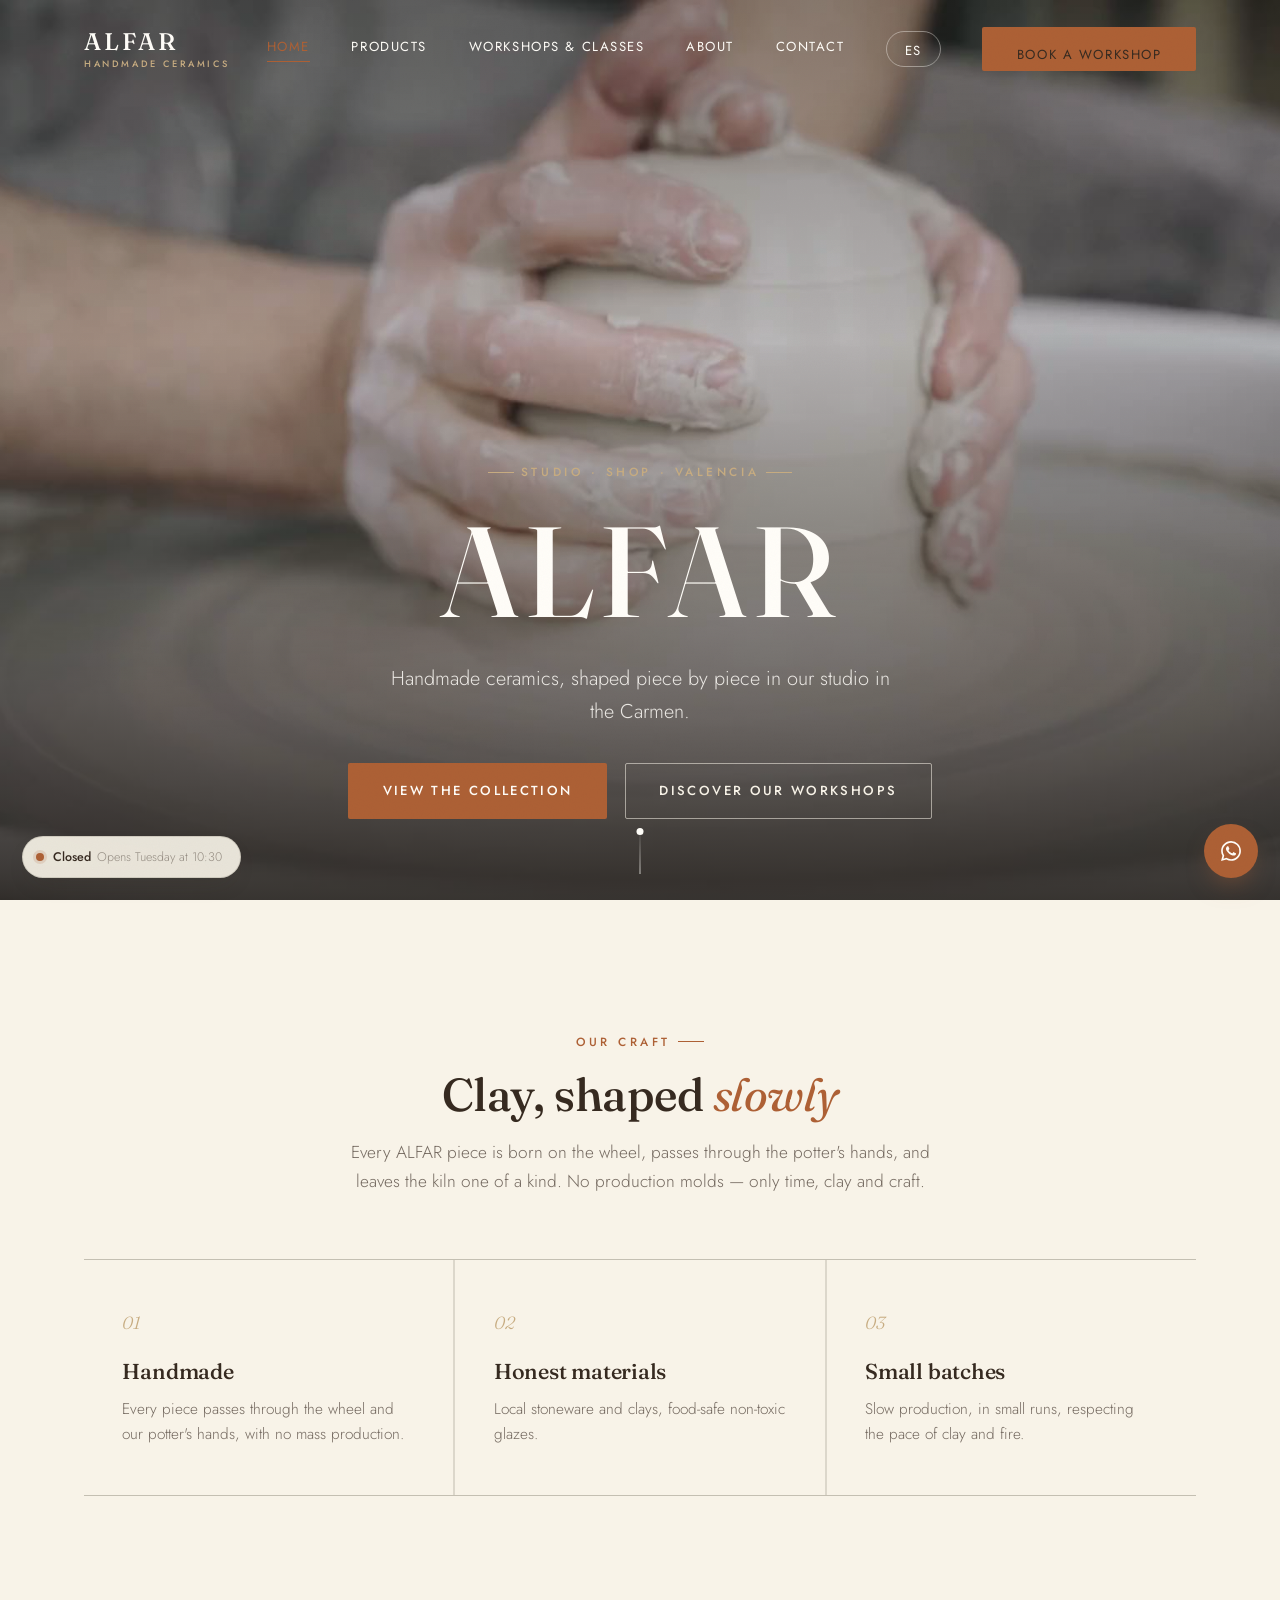
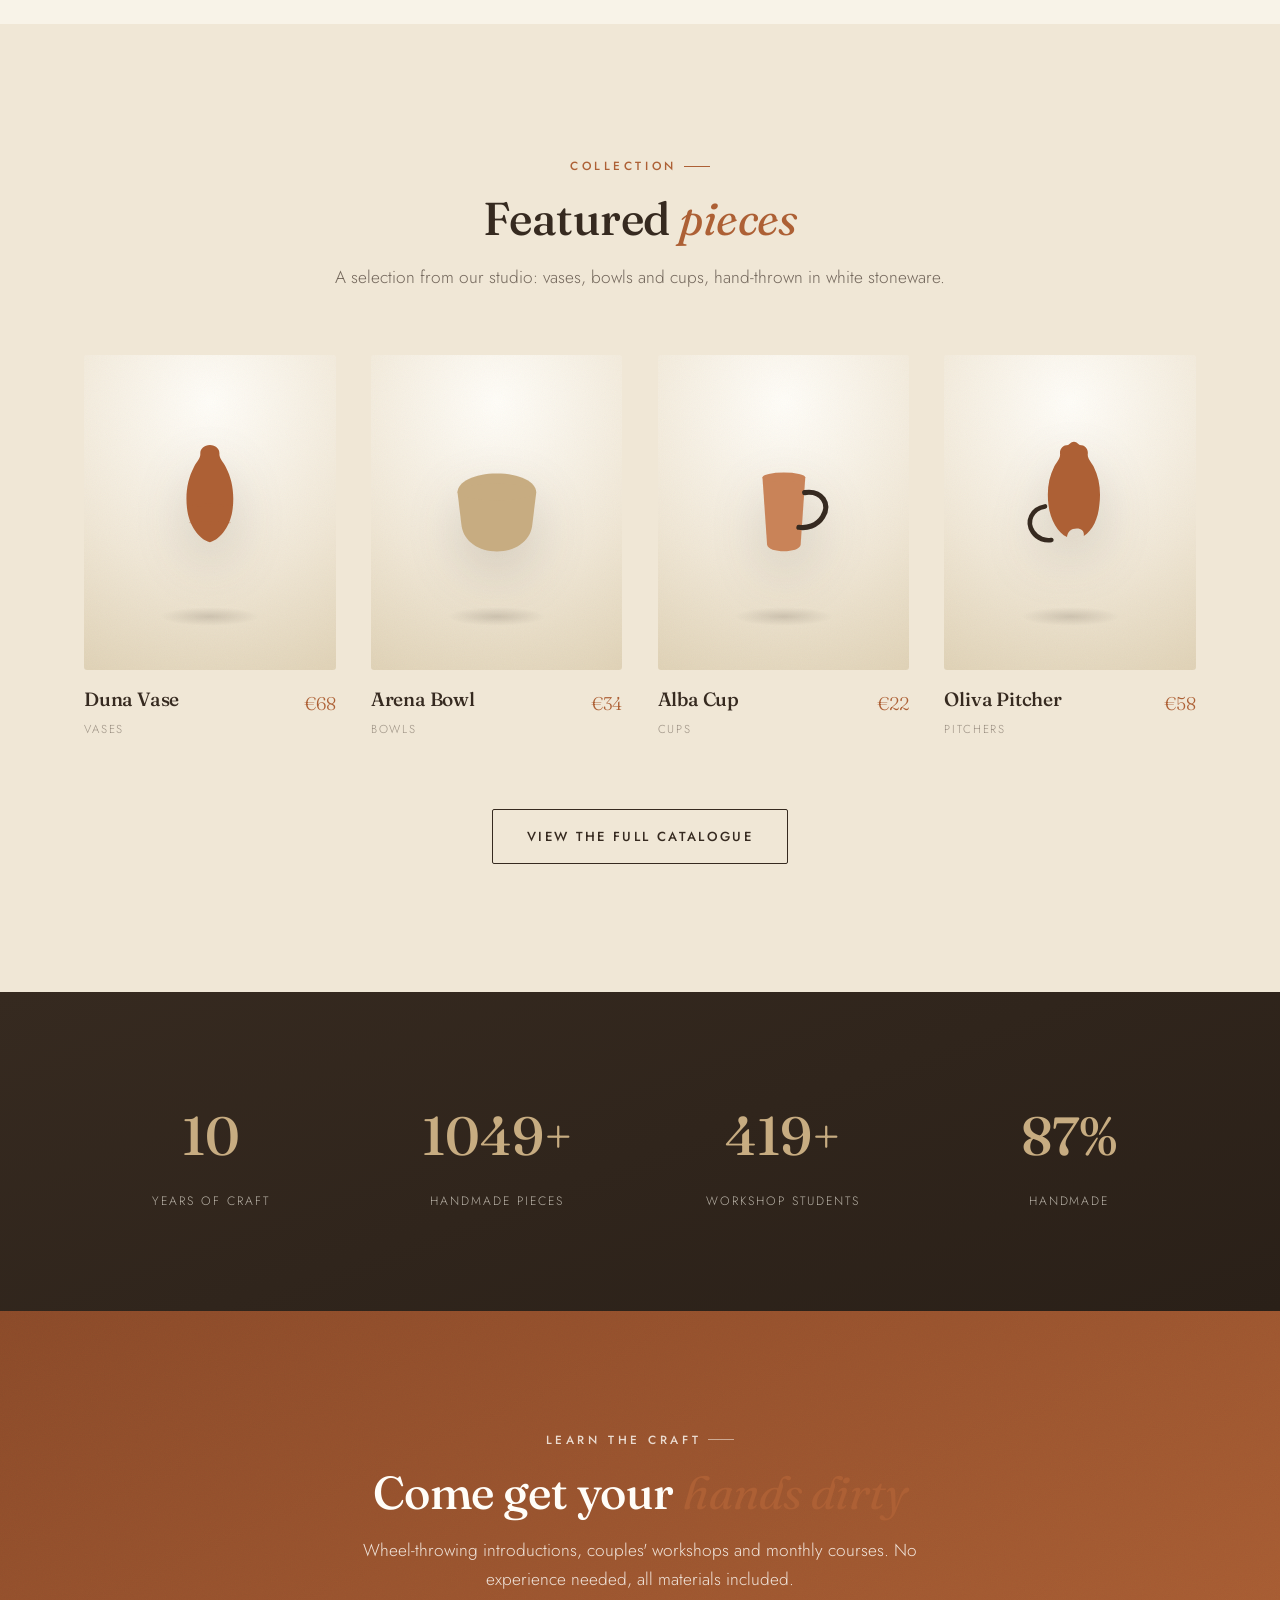
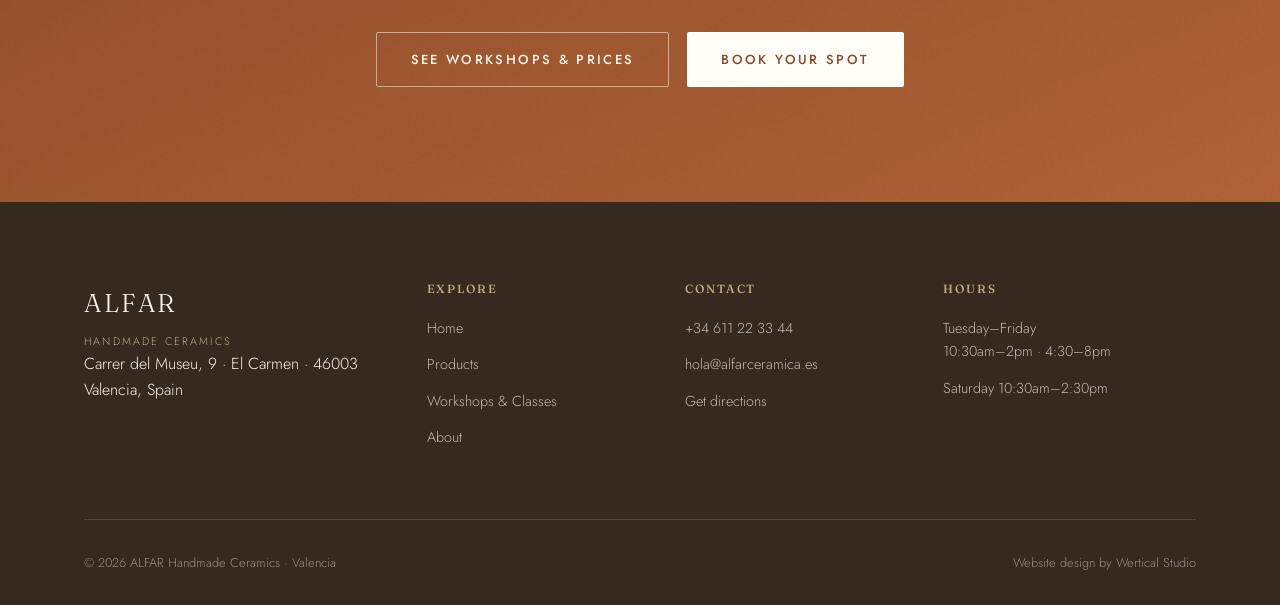
==== en/index.html @ 57d3668a "Web de ALFAR, cerámica artesanal — taller, tienda y talleres en Valencia Landing multipágina (ES/EN)" ====
<!DOCTYPE html>
<html lang="en">
<head>
<meta charset="UTF-8" />
<meta name="viewport" content="width=device-width, initial-scale=1.0" />
<title>ALFAR · Handmade Ceramics — Studio &amp; Shop in Valencia</title>
<meta name="description" content="ALFAR, a ceramics studio and shop in the Carmen neighbourhood of Valencia. Hand-thrown, hand-glazed stoneware pieces, plus wheel-throwing workshops for every level." />
<link rel="icon" href="../assets/favicon.svg" type="image/svg+xml" />
<link rel="alternate" hreflang="es" href="../index.html" />
<link rel="alternate" hreflang="en" href="index.html" />
<meta property="og:type" content="website" />
<meta property="og:title" content="ALFAR · Handmade Ceramics" />
<meta property="og:description" content="Hand-thrown, hand-glazed stoneware. Studio and shop in the Carmen, Valencia." />
<meta name="theme-color" content="#f8f3e8" />
<link rel="preconnect" href="https://fonts.googleapis.com" />
<link rel="preconnect" href="https://fonts.gstatic.com" crossorigin />
<link href="https://fonts.googleapis.com/css2?family=Fraunces:ital,opsz,wght@0,9..144,300;0,9..144,400;0,9..144,500;0,9..144,600;1,9..144,400;1,9..144,500&family=Jost:wght@300;400;500;600&display=swap" rel="stylesheet" />
<link rel="stylesheet" href="../assets/styles.css" />
</head>
<body class="hero-page">

<nav id="nav">
  <div class="wrap nav-inner">
    <a href="index.html" class="brand">ALFAR<small>Handmade Ceramics</small></a>
    <button class="burger" id="burger" aria-label="Open menu" aria-expanded="false"><span></span><span></span><span></span></button>
    <div class="nav-links" id="navLinks">
      <a href="index.html" class="active">Home</a>
      <a href="productos.html">Products</a>
      <a href="talleres.html">Workshops &amp; Classes</a>
      <a href="nosotros.html">About</a>
      <a href="contacto.html">Contact</a>
      <a href="../index.html" class="lang-switch">ES</a>
      <a href="contacto.html" class="btn btn-primary">Book a workshop</a>
    </div>
  </div>
</nav>

<section class="hero-video">
  <div class="hero-video-sticky">
    <video id="heroVideo" src="../assets/hero.mp4" poster="../assets/hero-poster.jpg" muted loop playsinline autoplay preload="auto"></video>
    <div class="hero-overlay"></div>
    <div class="hero-content">
      <span class="kicker">Studio · Shop · Valencia</span>
      <h1>ALFAR</h1>
      <p class="hero-sub">Handmade ceramics, shaped piece by piece in our studio in the Carmen.</p>
      <div class="hero-actions">
        <a href="productos.html" class="btn btn-primary">View the collection</a>
        <a href="talleres.html" class="btn btn-outline-light">Discover our workshops</a>
      </div>
    </div>
    <div class="scroll-cue"></div>
  </div>
</section>

<section class="section">
  <div class="wrap center">
    <span class="kicker reveal">Our craft</span>
    <h2 class="section-title reveal">Clay, shaped <em>slowly</em></h2>
    <p class="lead reveal">Every ALFAR piece is born on the wheel, passes through the potter's hands, and leaves the kiln one of a kind. No production molds — only time, clay and craft.</p>
  </div>
  <div class="wrap">
    <div class="pillars-grid">
      <div class="pillar-card reveal">
        <span class="pillar-num">01</span>
        <h3>Handmade</h3>
        <p>Every piece passes through the wheel and our potter's hands, with no mass production.</p>
      </div>
      <div class="pillar-card reveal">
        <span class="pillar-num">02</span>
        <h3>Honest materials</h3>
        <p>Local stoneware and clays, food-safe non-toxic glazes.</p>
      </div>
      <div class="pillar-card reveal">
        <span class="pillar-num">03</span>
        <h3>Small batches</h3>
        <p>Slow production, in small runs, respecting the pace of clay and fire.</p>
      </div>
    </div>
  </div>
</section>

<section class="section section-alt">
  <div class="wrap center">
    <span class="kicker reveal">Collection</span>
    <h2 class="section-title reveal">Featured <em>pieces</em></h2>
    <p class="lead reveal">A selection from our studio: vases, bowls and cups, hand-thrown in white stoneware.</p>
  </div>
  <div class="wrap">
    <div class="grid-4">
      <div class="product-card reveal">
        <div class="vessel-frame"><div class="vessel-ring"></div><svg class="vessel-art" viewBox="0 0 200 260" fill="var(--terracota)"><use href="#v-vase"/></svg></div>
        <div class="product-info"><div><h3>Duna Vase</h3><span class="product-cat">Vases</span></div><span class="product-price">€68</span></div>
      </div>
      <div class="product-card reveal">
        <div class="vessel-frame"><div class="vessel-ring"></div><svg class="vessel-art" viewBox="0 0 200 260" fill="var(--arena)"><use href="#v-bowl"/></svg></div>
        <div class="product-info"><div><h3>Arena Bowl</h3><span class="product-cat">Bowls</span></div><span class="product-price">€34</span></div>
      </div>
      <div class="product-card reveal">
        <div class="vessel-frame"><div class="vessel-ring"></div><svg class="vessel-art" viewBox="0 0 200 260" fill="var(--terracota-suave)"><use href="#v-cup"/></svg></div>
        <div class="product-info"><div><h3>Alba Cup</h3><span class="product-cat">Cups</span></div><span class="product-price">€22</span></div>
      </div>
      <div class="product-card reveal">
        <div class="vessel-frame"><div class="vessel-ring"></div><svg class="vessel-art" viewBox="0 0 200 260" fill="var(--terracota)"><use href="#v-pitcher"/></svg></div>
        <div class="product-info"><div><h3>Oliva Pitcher</h3><span class="product-cat">Pitchers</span></div><span class="product-price">€58</span></div>
      </div>
    </div>
    <div class="section-cta reveal">
      <a href="productos.html" class="btn btn-outline">View the full catalogue</a>
    </div>
  </div>
</section>

<section class="stats-band">
  <div class="wrap">
    <div class="stats-grid">
      <div class="stat"><span class="stat-num" data-counter="12">0</span><div class="stat-label">Years of craft</div></div>
      <div class="stat"><span class="stat-num" data-counter="1200" data-suffix="+">0</span><div class="stat-label">Handmade pieces</div></div>
      <div class="stat"><span class="stat-num" data-counter="480" data-suffix="+">0</span><div class="stat-label">Workshop students</div></div>
      <div class="stat"><span class="stat-num" data-counter="100" data-suffix="%">0</span><div class="stat-label">Handmade</div></div>
    </div>
  </div>
</section>

<section class="cta-band">
  <div class="wrap center">
    <span class="kicker reveal">Learn the craft</span>
    <h2 class="section-title reveal">Come get your <em>hands dirty</em></h2>
    <p class="lead reveal">Wheel-throwing introductions, couples' workshops and monthly courses. No experience needed, all materials included.</p>
    <div class="cta-actions reveal">
      <a href="talleres.html" class="btn btn-outline-light">See workshops &amp; prices</a>
      <a href="contacto.html" class="btn" style="background:var(--blanco);color:var(--terracota-oscura)">Book your spot</a>
    </div>
  </div>
</section>

<footer>
  <div class="wrap">
    <div class="foot-grid">
      <div>
        <div class="foot-brand">ALFAR<small>Handmade Ceramics</small></div>
        <p>Carrer del Museu, 9 · El Carmen · 46003 Valencia, Spain</p>
      </div>
      <div class="foot-col">
        <h4>Explore</h4>
        <a href="index.html">Home</a>
        <a href="productos.html">Products</a>
        <a href="talleres.html">Workshops &amp; Classes</a>
        <a href="nosotros.html">About</a>
      </div>
      <div class="foot-col">
        <h4>Contact</h4>
        <a href="tel:+34611223344">+34 611 22 33 44</a>
        <a href="mailto:hola@alfarceramica.es">hola@alfarceramica.es</a>
        <a href="contacto.html">Get directions</a>
      </div>
      <div class="foot-col">
        <h4>Hours</h4>
        <p>Tuesday–Friday<br>10:30am–2pm · 4:30–8pm</p>
        <p>Saturday 10:30am–2:30pm</p>
      </div>
    </div>
    <div class="foot-bottom">
      <span>© 2026 ALFAR Handmade Ceramics · Valencia</span>
      <span>Website design by Wertical Studio</span>
    </div>
  </div>
</footer>

<aside id="openStatus" aria-live="polite"><span class="st-dot"></span><span><span class="st-main"></span><span class="st-sub"></span></span></aside>
<a id="waFab" class="wa-fab" href="#" aria-label="WhatsApp">
  <svg viewBox="0 0 24 24" fill="currentColor"><path d="M19.05 4.91A9.82 9.82 0 0 0 12.04 2C6.58 2 2.13 6.45 2.13 11.91c0 1.75.46 3.45 1.32 4.95L2.05 22l5.25-1.38c1.45.79 3.08 1.21 4.74 1.21h.004c5.46 0 9.91-4.45 9.91-9.91 0-2.65-1.03-5.14-2.9-7.01zm-7.01 15.24h-.003a8.24 8.24 0 0 1-4.2-1.15l-.3-.18-3.12.82.83-3.04-.2-.31a8.23 8.23 0 0 1-1.26-4.38c0-4.54 3.7-8.24 8.25-8.24 2.2 0 4.27.86 5.83 2.42a8.18 8.18 0 0 1 2.41 5.83c0 4.54-3.7 8.23-8.24 8.23zm4.52-6.17c-.25-.12-1.47-.72-1.7-.81-.23-.08-.39-.12-.56.13-.17.25-.64.81-.78.97-.14.17-.29.19-.54.06-.25-.12-1.05-.39-2-1.23-.74-.66-1.24-1.47-1.39-1.72-.14-.25-.02-.38.11-.51.11-.11.25-.29.37-.43.12-.14.16-.25.25-.41.08-.17.04-.31-.02-.43-.06-.12-.56-1.34-.76-1.84-.2-.48-.41-.42-.56-.43h-.48c-.17 0-.43.06-.66.31-.23.25-.86.84-.86 2.05s.88 2.38 1 2.55c.12.17 1.73 2.64 4.2 3.7.59.25 1.05.4 1.41.52.59.19 1.13.16 1.55.1.47-.07 1.47-.6 1.68-1.18.21-.58.21-1.08.14-1.18-.06-.1-.23-.16-.48-.28z"/></svg>
</a>

<svg width="0" height="0" style="position:absolute" aria-hidden="true">
  <defs>
    <symbol id="v-vase" viewBox="0 0 200 260">
      <path d="M100,14c-10,0-17,7-16.5,15c0.5,8-6,13-11,23c-11,21-15,45-12,71c3,29,20,53,39.5,59c19.5-6,36.5-30,39.5-59c3-26-1-50-12-71c-5-10-11.5-15-11-23c0.5-8-6-15-16.5-15z"/>
      <ellipse cx="100" cy="118" rx="33" ry="2.6" opacity=".3"/>
      <ellipse cx="100" cy="148" rx="36.5" ry="2.6" opacity=".3"/>
    </symbol>
    <symbol id="v-bowl" viewBox="0 0 200 260">
      <path d="M32,96c0-19,29-33,68-33c39,0,68,14,68,33l-7,58c-4,27-30,44-61,44c-31,0-57-17-61-44z"/>
      <ellipse cx="100" cy="95" rx="68" ry="15"/>
    </symbol>
    <symbol id="v-cup" viewBox="0 0 200 260">
      <path d="M63,70h74l-8,116c-2,15-56,15-58,0z"/>
      <ellipse cx="100" cy="70" rx="37" ry="8.5"/>
      <path d="M136,96c30-4,45,20,31,42c-10,16-28,20-41,18" fill="none" stroke="currentColor" stroke-width="9" stroke-linecap="round"/>
    </symbol>
    <symbol id="v-plate" viewBox="0 0 200 260">
      <ellipse cx="100" cy="140" rx="86" ry="27"/>
      <ellipse cx="100" cy="138" rx="55" ry="15" opacity=".38"/>
    </symbol>
    <symbol id="v-planter" viewBox="0 0 200 260">
      <path d="M46,58h108l-15,123c-1,10-77,10-78,0z"/>
      <ellipse cx="100" cy="58" rx="54" ry="11"/>
      <ellipse cx="100" cy="76" rx="40" ry="4" opacity=".25"/>
    </symbol>
    <symbol id="v-pitcher" viewBox="0 0 200 260">
      <path d="M97,14c-9,0-15,7-14,15c1,8-5,13-10,22c-10,20-13,42-10,66c3,27,17,49,32,56c1-10,7-15,17-15c9,0,13,5,12,13c15-9,25-30,27-54c3-24,0-46-10-66c-5-9-11-14-10-22c1-8-5-15-14-15c-4-4-7-6-10-6c-3,0-6,2-10,6z"/>
      <path d="M57,120c-23,4-33,26-21,44c8,12,22,16,32,14" fill="none" stroke="currentColor" stroke-width="8" stroke-linecap="round"/>
    </symbol>
  </defs>
</svg>

<script src="../assets/app.js"></script>
</body>
</html>
---- assets/styles.css ----
/* ============================================================
   ALFAR — Cerámica Artesanal
   Sistema de diseño compartido
   ============================================================ */

:root {
  --crema: #f8f3e8;
  --crema-suave: #f0e7d6;
  --blanco: #fffdf8;
  --beige: #ded0b3;
  --arena: #c7ac81;
  --terracota: #ad6035;
  --terracota-suave: #c98358;
  --terracota-oscura: #8a4a29;
  --marron: #362a20;
  --marron-suave: rgba(54, 42, 32, 0.68);
  --marron-tenue: rgba(54, 42, 32, 0.46);
  --linea: rgba(54, 42, 32, 0.14);
  --sombra: 0 30px 60px -25px rgba(54, 42, 32, 0.35);
  --ease: cubic-bezier(.16,.8,.24,1);
}

* { margin: 0; padding: 0; box-sizing: border-box; }

html { scroll-behavior: smooth; }

body {
  font-family: 'Jost', sans-serif;
  background: var(--crema);
  color: var(--marron);
  line-height: 1.65;
  overflow-x: hidden;
  position: relative;
  font-weight: 300;
}

body::before {
  content: "";
  position: fixed;
  inset: 0;
  background-image: url("data:image/svg+xml,%3Csvg xmlns='http://www.w3.org/2000/svg' width='180' height='180'%3E%3Cfilter id='n'%3E%3CfeTurbulence type='fractalNoise' baseFrequency='0.85' numOctaves='2' stitchTiles='stitch'/%3E%3C/filter%3E%3Crect width='100%25' height='100%25' filter='url(%23n)'/%3E%3C/svg%3E");
  opacity: .035;
  pointer-events: none;
  z-index: 9998;
  mix-blend-mode: multiply;
}

img, video { max-width: 100%; display: block; }
a { color: inherit; text-decoration: none; }
ul { list-style: none; }
button { font-family: inherit; cursor: pointer; }

::selection { background: var(--terracota); color: var(--blanco); }

::-webkit-scrollbar { width: 9px; }
::-webkit-scrollbar-track { background: var(--crema-suave); }
::-webkit-scrollbar-thumb { background: var(--arena); border-radius: 5px; }
::-webkit-scrollbar-thumb:hover { background: var(--terracota); }

h1, h2, h3, h4 {
  font-family: 'Fraunces', serif;
  font-weight: 500;
  line-height: 1.12;
  letter-spacing: -.01em;
  color: var(--marron);
}

.wrap { max-width: 1240px; margin: 0 auto; padding: 0 clamp(22px, 5vw, 64px); }
.center { text-align: center; }

.kicker {
  display: inline-flex;
  align-items: center;
  gap: .6em;
  font-family: 'Jost', sans-serif;
  font-size: .74rem;
  letter-spacing: .3em;
  text-transform: uppercase;
  color: var(--terracota);
  font-weight: 500;
  margin-bottom: 1.1rem;
}
.kicker::before { content:""; width: 26px; height: 1px; background: var(--terracota); }
.center .kicker::before { display:none; }
.center .kicker, .hero-content .kicker { justify-content: center; }
.center .kicker::after, .hero-content .kicker::after { content:""; width: 26px; height: 1px; background: var(--terracota); }

.section-title {
  font-size: clamp(2rem, 3.6vw, 3rem);
  margin-bottom: 1.1rem;
}
.section-title em {
  font-style: italic;
  color: var(--terracota);
  font-weight: 400;
}
.lead {
  font-size: 1.08rem;
  color: var(--marron-suave);
  max-width: 620px;
  font-weight: 300;
}
.center .lead { margin: 0 auto; }

.section { padding: clamp(76px, 10vw, 140px) 0; position: relative; }
.section-alt { background: var(--crema-suave); }
.section-dark {
  background: linear-gradient(160deg, var(--marron) 0%, #2a2018 100%);
  color: var(--crema);
}
.section-dark h1, .section-dark h2, .section-dark h3 { color: var(--crema); }
.section-dark .lead { color: rgba(248,243,232,.72); }

/* ============ BOTONES ============ */
.btn {
  display: inline-flex;
  align-items: center;
  gap: .6rem;
  padding: 1rem 2.1rem;
  font-size: .82rem;
  letter-spacing: .18em;
  text-transform: uppercase;
  font-weight: 500;
  border-radius: 2px;
  border: 1px solid transparent;
  transition: all .45s var(--ease);
  white-space: nowrap;
}
.btn-primary { background: var(--terracota); color: var(--blanco); }
.btn-primary:hover { background: var(--terracota-oscura); transform: translateY(-2px); box-shadow: var(--sombra); }
.btn-outline { border-color: var(--marron); color: var(--marron); }
.btn-outline:hover { background: var(--marron); color: var(--crema); transform: translateY(-2px); }
.btn-outline-light { border-color: rgba(248,243,232,.55); color: var(--crema); }
.btn-outline-light:hover { background: var(--crema); color: var(--marron); }
.btn-ghost { color: var(--terracota); border-bottom: 1px solid currentColor; padding: .2rem 0; border-radius: 0; }
.btn-ghost:hover { color: var(--terracota-oscura); gap: .9rem; }

/* ============ NAV ============ */
nav {
  position: fixed;
  top: 0; left: 0; width: 100%;
  z-index: 1000;
  padding: 1.7rem 0;
  transition: all .4s var(--ease);
}
nav.scrolled {
  padding: 1.05rem 0;
  background: rgba(248, 243, 232, .88);
  backdrop-filter: blur(14px);
  box-shadow: 0 1px 0 var(--linea);
}
.nav-inner { display: flex; align-items: center; justify-content: space-between; }
.brand {
  font-family: 'Fraunces', serif;
  font-size: 1.5rem;
  letter-spacing: .12em;
  font-weight: 500;
  color: var(--marron);
  display: flex;
  flex-direction: column;
  line-height: 1;
}
.hero-page nav:not(.scrolled) .brand { color: var(--blanco); }
.brand small {
  font-family: 'Jost', sans-serif;
  font-size: .58rem;
  letter-spacing: .28em;
  text-transform: uppercase;
  color: var(--terracota);
  font-weight: 500;
  margin-top: .35rem;
}
.hero-page nav:not(.scrolled) .brand small { color: var(--arena); }

.nav-links {
  display: flex;
  gap: 2.6rem;
  align-items: center;
}
.nav-links a {
  font-size: .82rem;
  letter-spacing: .12em;
  text-transform: uppercase;
  font-weight: 400;
  color: var(--marron);
  position: relative;
  padding-bottom: 4px;
}
.hero-page nav:not(.scrolled) .nav-links a:not(.btn) { color: var(--blanco); }
.nav-links a:not(.btn)::after {
  content: "";
  position: absolute; left: 0; bottom: 0;
  width: 0; height: 1px;
  background: currentColor;
  transition: width .35s var(--ease);
}
.nav-links a:not(.btn):hover::after,
.nav-links a.active:not(.btn)::after { width: 100%; }
.nav-links a.active { color: var(--terracota) !important; }

.burger {
  display: none;
  flex-direction: column;
  gap: 5px;
  background: none;
  border: none;
  padding: 8px;
  z-index: 1001;
}
.burger span {
  width: 24px; height: 1px;
  background: var(--marron);
  transition: all .35s var(--ease);
}
.hero-page nav:not(.scrolled) .burger span { background: var(--blanco); }
.burger.open span:nth-child(1) { transform: translateY(6px) rotate(45deg); }
.burger.open span:nth-child(2) { opacity: 0; }
.burger.open span:nth-child(3) { transform: translateY(-6px) rotate(-45deg); }

/* ============ HERO — VÍDEO EN BUCLE ============ */
.hero-video {
  height: 100vh;
  position: relative;
}
.hero-video-sticky {
  height: 100%;
  width: 100%;
  overflow: hidden;
  background: var(--marron);
}
.hero-video-sticky video {
  position: absolute;
  top: 0; left: 0;
  width: 100%; height: 100%;
  object-fit: cover;
}
.hero-overlay {
  position: absolute;
  inset: 0;
  background: linear-gradient(180deg, rgba(30,22,16,.35) 0%, rgba(30,22,16,.15) 38%, rgba(30,22,16,.55) 78%, rgba(20,15,10,.82) 100%);
  z-index: 1;
}
.hero-content {
  position: absolute;
  inset: 0;
  display: flex;
  flex-direction: column;
  align-items: center;
  justify-content: flex-end;
  z-index: 2;
  color: var(--blanco);
  text-align: center;
  padding: 0 20px clamp(60px, 9vh, 110px);
}
.hero-content .kicker { color: var(--arena); width: 100%; }
.hero-content .kicker::before, .hero-content .kicker::after { background: var(--arena); }
.hero-content h1, .hero-content .hero-sub, .hero-actions {
  width: 100%;
  box-sizing: border-box;
}
.hero-content h1 {
  font-size: clamp(3.6rem, 11vw, 8rem);
  letter-spacing: .04em;
  color: var(--blanco);
  font-weight: 500;
}
.hero-content .hero-sub {
  font-size: clamp(1rem, 1.6vw, 1.25rem);
  font-weight: 300;
  max-width: min(520px, 100%);
  margin: 1.2rem auto 2.2rem;
  color: rgba(255,253,248,.86);
}
.hero-actions { display: flex; gap: 1.1rem; flex-wrap: wrap; justify-content: center; max-width: 100%; }
.scroll-cue {
  position: absolute;
  bottom: 26px; left: 50%;
  transform: translateX(-50%);
  z-index: 2;
  width: 1px; height: 46px;
  background: linear-gradient(180deg, rgba(255,253,248,0), rgba(255,253,248,.75));
}
.scroll-cue::after {
  content: "";
  position: absolute;
  top: 0; left: -3px;
  width: 7px; height: 7px;
  border-radius: 50%;
  background: var(--blanco);
  animation: cueMove 2.2s ease-in-out infinite;
}
@keyframes cueMove { 0%{ top:0; opacity:1; } 90%{ opacity:0; } 100%{ top: 40px; opacity:0; } }
@media (prefers-reduced-motion: reduce) {
  .scroll-cue { display: none; }
}

/* ============ CABECERA DE PÁGINA INTERIOR ============ */
.page-header {
  min-height: 62vh;
  display: flex;
  align-items: flex-end;
  position: relative;
  padding: clamp(140px, 22vh, 220px) 0 clamp(56px, 8vh, 90px);
  background: linear-gradient(155deg, #efe3ca 0%, var(--crema-suave) 55%, var(--crema) 100%);
  overflow: hidden;
}
.page-header::after {
  content: "";
  position: absolute;
  right: clamp(-120px,-4vw,-40px); top: 50%;
  transform: translateY(-50%);
  width: clamp(280px, 34vw, 460px);
  height: clamp(280px, 34vw, 460px);
  border-radius: 50%;
  border: 1px solid var(--beige);
  opacity: .7;
}
.page-header .wrap { position: relative; z-index: 1; }
.page-header .kicker { color: var(--terracota); }
.page-header h1 { font-size: clamp(2.7rem, 6vw, 4.6rem); }
.page-header .lead { margin-top: 1rem; }

/* ============ PILARES / VALORES ============ */
.pillars-grid {
  display: grid;
  grid-template-columns: repeat(3, 1fr);
  gap: 2px;
  background: var(--linea);
  margin-top: 4rem;
  border-top: 1px solid var(--linea);
  border-bottom: 1px solid var(--linea);
}
.pillar-card {
  background: var(--crema);
  padding: 3rem 2.4rem;
  transition: background .4s var(--ease);
}
.pillar-card:hover { background: var(--crema-suave); }
.pillar-num {
  font-family: 'Fraunces', serif;
  font-style: italic;
  color: var(--arena);
  font-size: 1.1rem;
  display: block;
  margin-bottom: 1.4rem;
}
.pillar-card h3 { font-size: 1.35rem; margin-bottom: .8rem; }
.pillar-card p { color: var(--marron-suave); font-size: .96rem; }

/* ============ ARTE DE PIEZA (placeholder editorial) ============ */
.vessel-frame {
  position: relative;
  aspect-ratio: 4 / 5;
  border-radius: 3px;
  overflow: hidden;
  background: radial-gradient(120% 100% at 50% 15%, var(--blanco) 0%, var(--crema-suave) 55%, var(--beige) 100%);
  display: flex;
  align-items: center;
  justify-content: center;
}
.vessel-frame::before {
  content: "";
  position: absolute; inset: 0;
  background-image: url("data:image/svg+xml,%3Csvg xmlns='http://www.w3.org/2000/svg' width='180' height='180'%3E%3Cfilter id='n'%3E%3CfeTurbulence type='fractalNoise' baseFrequency='0.9' numOctaves='2' stitchTiles='stitch'/%3E%3C/filter%3E%3Crect width='100%25' height='100%25' filter='url(%23n)'/%3E%3C/svg%3E");
  opacity: .05;
  mix-blend-mode: multiply;
}
.vessel-frame svg.vessel-art {
  width: 46%;
  height: auto;
  position: relative;
  z-index: 1;
  filter: drop-shadow(0 22px 26px rgba(54,42,32,.16));
  transition: transform .6s var(--ease);
}
.vessel-frame:hover svg.vessel-art { transform: translateY(-6px) scale(1.03); }
.vessel-frame .vessel-ring {
  position: absolute;
  bottom: 13%;
  width: 52%;
  height: 8%;
  border-radius: 50%;
  background: radial-gradient(closest-side, rgba(54,42,32,.16), transparent 75%);
  z-index: 0;
}

/* ============ DESTACADOS / PRODUCTOS ============ */
.grid-4 { display: grid; grid-template-columns: repeat(4, 1fr); gap: 2.2rem; margin-top: 4rem; }
.grid-3 { display: grid; grid-template-columns: repeat(3, 1fr); gap: 2.2rem; margin-top: 4rem; }

.product-card { display: flex; flex-direction: column; }
.product-info { padding-top: 1.2rem; display: flex; justify-content: space-between; align-items: flex-start; gap: 1rem; }
.product-info h3 { font-size: 1.2rem; margin-bottom: .3rem; }
.product-cat { font-size: .72rem; letter-spacing: .16em; text-transform: uppercase; color: var(--marron-tenue); }
.product-price { font-family: 'Fraunces', serif; font-size: 1.15rem; color: var(--terracota); white-space: nowrap; }

.section-cta { text-align: center; margin-top: 4.2rem; }

/* ============ FILTROS ============ */
.filter-tabs {
  display: flex; flex-wrap: wrap; gap: .8rem;
  margin-top: 2.6rem;
}
.filter-btn {
  background: transparent;
  border: 1px solid var(--linea);
  color: var(--marron-suave);
  padding: .7rem 1.5rem;
  font-size: .78rem;
  letter-spacing: .14em;
  text-transform: uppercase;
  border-radius: 30px;
  transition: all .35s var(--ease);
}
.filter-btn:hover { border-color: var(--terracota); color: var(--terracota); }
.filter-btn.active { background: var(--marron); border-color: var(--marron); color: var(--crema); }

/* ============ STATS ============ */
.stats-band {
  background: linear-gradient(160deg, var(--marron) 0%, #2a2018 100%);
  color: var(--crema);
  padding: clamp(60px, 8vw, 100px) 0;
}
.stats-grid { display: grid; grid-template-columns: repeat(4, 1fr); gap: 2rem; text-align: center; }
.stat-num {
  font-family: 'Fraunces', serif;
  font-size: clamp(2.4rem, 4.2vw, 3.4rem);
  color: var(--arena);
  font-weight: 500;
}
.stat-label {
  font-size: .76rem;
  letter-spacing: .16em;
  text-transform: uppercase;
  color: rgba(248,243,232,.68);
  margin-top: .6rem;
}

/* ============ CTA BAND ============ */
.cta-band {
  background: linear-gradient(155deg, var(--terracota-oscura) 0%, var(--terracota) 100%);
  color: var(--blanco);
  padding: clamp(70px, 9vw, 120px) 0;
  text-align: center;
  position: relative;
  overflow: hidden;
}
.cta-band::before {
  content:"";
  position: absolute; inset: 0;
  background-image: url("data:image/svg+xml,%3Csvg xmlns='http://www.w3.org/2000/svg' width='180' height='180'%3E%3Cfilter id='n'%3E%3CfeTurbulence type='fractalNoise' baseFrequency='0.85' numOctaves='2' stitchTiles='stitch'/%3E%3C/filter%3E%3Crect width='100%25' height='100%25' filter='url(%23n)'/%3E%3C/svg%3E");
  opacity: .06; mix-blend-mode: overlay;
}
.cta-band .wrap { position: relative; z-index: 1; }
.cta-band .kicker { color: rgba(255,253,248,.8); }
.cta-band .kicker::before, .cta-band .kicker::after { background: rgba(255,253,248,.5); }
.cta-band h2 { color: var(--blanco); }
.cta-band .lead { color: rgba(255,253,248,.85); margin-bottom: 2.4rem; }
.cta-actions { display: flex; gap: 1.1rem; justify-content: center; flex-wrap: wrap; }

/* ============ REVEAL ANIMATIONS ============ */
.reveal {
  opacity: 0;
  transform: translateY(36px);
  transition: opacity .9s var(--ease), transform .9s var(--ease);
}
.reveal.in { opacity: 1; transform: translateY(0); }
.reveal-scale { opacity: 0; transform: scale(.94); transition: opacity .9s var(--ease), transform .9s var(--ease); }
.reveal-scale.in { opacity: 1; transform: scale(1); }
.reveal-left { opacity: 0; transform: translateX(-40px); transition: opacity .9s var(--ease), transform .9s var(--ease); }
.reveal-left.in { opacity: 1; transform: translateX(0); }
.reveal-right { opacity: 0; transform: translateX(40px); transition: opacity .9s var(--ease), transform .9s var(--ease); }
.reveal-right.in { opacity: 1; transform: translateX(0); }

@media (prefers-reduced-motion: reduce) {
  .reveal, .reveal-scale, .reveal-left, .reveal-right { opacity: 1 !important; transform: none !important; transition: none !important; }
}

/* ============ TALLERES ============ */
.workshop-grid { display: grid; grid-template-columns: repeat(3, 1fr); gap: 2.2rem; margin-top: 4rem; }
.workshop-card {
  background: var(--crema-suave);
  padding: 2.6rem 2.2rem;
  border: 1px solid var(--linea);
  transition: all .45s var(--ease);
  position: relative;
}
.workshop-card:hover { border-color: var(--terracota); transform: translateY(-6px); box-shadow: var(--sombra); }
.workshop-card .tag {
  display: inline-block;
  font-size: .68rem; letter-spacing: .16em; text-transform: uppercase;
  color: var(--terracota); border: 1px solid var(--terracota);
  padding: .3rem .8rem; border-radius: 30px; margin-bottom: 1.4rem;
}
.workshop-card h3 { font-size: 1.4rem; margin-bottom: .7rem; }
.workshop-card p { color: var(--marron-suave); font-size: .94rem; margin-bottom: 1.6rem; }
.workshop-meta { display: flex; justify-content: space-between; align-items: center; border-top: 1px solid var(--linea); padding-top: 1.3rem; }
.workshop-price { font-family: 'Fraunces', serif; font-size: 1.4rem; color: var(--marron); }
.workshop-price small { font-family: 'Jost', sans-serif; font-size: .68rem; color: var(--marron-tenue); display:block; letter-spacing: .1em; text-transform: uppercase; }
.workshop-duration { font-size: .8rem; color: var(--marron-tenue); }

.schedule-list { margin-top: 3.6rem; border-top: 1px solid var(--linea); }
.schedule-item {
  display: grid;
  grid-template-columns: 130px 1fr auto auto;
  gap: 1.6rem;
  align-items: center;
  padding: 1.6rem 0;
  border-bottom: 1px solid var(--linea);
  transition: padding-left .4s var(--ease), background .4s var(--ease);
}
.schedule-item:hover { padding-left: 12px; background: var(--crema-suave); }
.schedule-date { font-family: 'Fraunces', serif; font-size: 1.15rem; color: var(--terracota); }
.schedule-date small { display: block; font-family: 'Jost', sans-serif; font-size: .68rem; letter-spacing: .14em; text-transform: uppercase; color: var(--marron-tenue); margin-top: .2rem; }
.schedule-info h4 { font-family: 'Fraunces', serif; font-weight: 500; font-size: 1.1rem; margin-bottom: .2rem; }
.schedule-info span { font-size: .84rem; color: var(--marron-suave); }
.schedule-spots { font-size: .78rem; letter-spacing: .08em; text-transform: uppercase; color: var(--marron-tenue); text-align: right; }
.schedule-spots.low { color: var(--terracota); }

/* ============ NOSOTROS — PROCESO / TIMELINE ============ */
.process-steps { margin-top: 4.5rem; }
.process-step {
  display: grid;
  grid-template-columns: 100px 1fr;
  gap: 2.4rem;
  padding: 2.6rem 0;
  border-top: 1px solid var(--linea);
  align-items: start;
}
.process-step:last-child { border-bottom: 1px solid var(--linea); }
.process-step .num { font-family: 'Fraunces', serif; font-style: italic; font-size: 2.2rem; color: var(--arena); }
.process-step h3 { font-size: 1.4rem; margin-bottom: .6rem; }
.process-step p { color: var(--marron-suave); max-width: 560px; }

.timeline { margin-top: 4rem; position: relative; padding-left: 2.6rem; }
.timeline::before { content:""; position: absolute; left: 0; top: 6px; bottom: 6px; width: 1px; background: var(--linea); }
.timeline-item { position: relative; padding-bottom: 3rem; }
.timeline-item:last-child { padding-bottom: 0; }
.timeline-item::before {
  content: "";
  position: absolute; left: -2.6rem; top: 4px;
  width: 9px; height: 9px; border-radius: 50%;
  background: var(--terracota);
  box-shadow: 0 0 0 4px var(--crema);
}
.timeline-year { font-family: 'Fraunces', serif; font-style: italic; color: var(--terracota); font-size: 1.15rem; display:block; margin-bottom: .4rem; }
.timeline-item h3 { font-size: 1.25rem; margin-bottom: .5rem; }
.timeline-item p { color: var(--marron-suave); max-width: 560px; }

.values-grid { display: grid; grid-template-columns: repeat(2, 1fr); gap: 3rem 3.5rem; margin-top: 4rem; }
.value-item { display: flex; gap: 1.4rem; }
.value-item .mark { font-family: 'Fraunces', serif; font-style: italic; font-size: 1.6rem; color: var(--arena); flex-shrink: 0; }
.value-item h3 { font-size: 1.2rem; margin-bottom: .5rem; }
.value-item p { color: var(--marron-suave); font-size: .95rem; }

.about-split { display: grid; grid-template-columns: 1fr 1fr; gap: 5rem; align-items: center; }
.about-split .lead { margin-top: 1.4rem; }
.about-split p + p { margin-top: 1.1rem; }

/* ============ CONTACTO ============ */
.contact-grid { display: grid; grid-template-columns: 1.1fr .9fr; gap: 5rem; margin-top: 3.5rem; }
.form-row { display: grid; grid-template-columns: 1fr 1fr; gap: 1.4rem; }
.form-group { margin-bottom: 1.4rem; }
.form-group label {
  display: block; font-size: .74rem; letter-spacing: .14em; text-transform: uppercase;
  color: var(--marron-tenue); margin-bottom: .6rem;
}
.form-group input, .form-group select, .form-group textarea {
  width: 100%;
  background: transparent;
  border: none;
  border-bottom: 1px solid var(--linea);
  padding: .75rem 2px;
  font-family: 'Jost', sans-serif;
  font-size: 1rem;
  color: var(--marron);
  font-weight: 300;
  transition: border-color .3s var(--ease);
}
.form-group textarea { resize: vertical; min-height: 110px; }
.form-group input:focus, .form-group select:focus, .form-group textarea:focus {
  outline: none; border-color: var(--terracota);
}
.form-note { font-size: .82rem; color: var(--marron-tenue); margin-top: 1rem; }
.form-success {
  display: none;
  background: var(--crema-suave);
  border: 1px solid var(--terracota);
  padding: 1.4rem 1.6rem;
  margin-top: 1.4rem;
  font-size: .92rem;
}
.form-success.show { display: block; }

.info-block + .info-block { margin-top: 2.6rem; padding-top: 2.6rem; border-top: 1px solid var(--linea); }
.info-block h3 { font-size: 1rem; letter-spacing: .1em; text-transform: uppercase; margin-bottom: 1rem; color: var(--terracota); }
.info-block p, .info-block a { color: var(--marron-suave); font-size: .98rem; }
.info-block a:hover { color: var(--terracota); }
.social-row { display: flex; gap: 1rem; margin-top: 1.2rem; }
.social-row a {
  width: 42px; height: 42px;
  border: 1px solid var(--linea);
  border-radius: 50%;
  display: flex; align-items: center; justify-content: center;
  transition: all .35s var(--ease);
}
.social-row a:hover { border-color: var(--terracota); background: var(--terracota); color: var(--blanco); transform: translateY(-3px); }
.social-row svg { width: 17px; height: 17px; }

.map-frame {
  margin-top: 3.5rem;
  border: 1px solid var(--linea);
  filter: sepia(.18) saturate(.75) brightness(1.02);
  aspect-ratio: 16/6;
  width: 100%;
}
.map-frame iframe { width: 100%; height: 100%; border: 0; display: block; }

/* ============ FOOTER ============ */
footer { background: var(--marron); color: var(--crema); padding: 5rem 0 2rem; }
.foot-grid { display: grid; grid-template-columns: 1.4fr 1fr 1fr 1.2fr; gap: 3rem; padding-bottom: 3.5rem; border-bottom: 1px solid rgba(248,243,232,.14); }
.foot-brand { font-family: 'Fraunces', serif; font-size: 1.6rem; letter-spacing: .1em; }
.foot-brand small { display: block; font-family: 'Jost', sans-serif; font-size: .68rem; letter-spacing: .2em; text-transform: uppercase; color: var(--arena); margin-top: .5rem; }
.foot-brand p { font-family: 'Jost', sans-serif; font-weight: 300; font-size: .92rem; color: rgba(248,243,232,.6); margin-top: 1.2rem; max-width: 260px; }
.foot-col h4 { font-size: .74rem; letter-spacing: .16em; text-transform: uppercase; color: var(--arena); margin-bottom: 1.3rem; font-weight: 500; }
.foot-col a, .foot-col p { display: block; font-size: .9rem; color: rgba(248,243,232,.72); margin-bottom: .8rem; }
.foot-col a:hover { color: var(--blanco); }
.foot-bottom { display: flex; justify-content: space-between; flex-wrap: wrap; gap: .8rem; padding-top: 2rem; font-size: .8rem; color: rgba(248,243,232,.5); }
.foot-bottom a { color: rgba(248,243,232,.5); }
.foot-bottom a:hover { color: var(--arena); }

/* ============ LANG SWITCH ============ */
.lang-switch {
  font-size: .76rem;
  letter-spacing: .14em;
  border: 1px solid var(--linea);
  border-radius: 30px;
  padding: .5rem 1.1rem;
  transition: all .35s var(--ease);
}
.hero-page nav:not(.scrolled) .lang-switch { border-color: rgba(255,253,248,.4); }
.lang-switch:hover { border-color: var(--terracota); color: var(--terracota) !important; }
.nav-links a.lang-switch::after { display: none; }

/* ============ INDICADOR ABIERTO/CERRADO ============ */
#openStatus {
  position: fixed;
  left: 22px; bottom: 22px;
  z-index: 900;
  display: flex;
  align-items: center;
  gap: .6rem;
  background: rgba(248, 243, 232, .92);
  backdrop-filter: blur(10px);
  border: 1px solid var(--linea);
  border-radius: 30px;
  padding: .6rem 1.1rem .6rem .8rem;
  box-shadow: 0 10px 26px -12px rgba(54,42,32,.28);
  font-size: .78rem;
}
.st-dot { width: 8px; height: 8px; border-radius: 50%; background: var(--terracota); flex-shrink: 0; }
#openStatus.is-open .st-dot { background: #5c8a5c; box-shadow: 0 0 0 3px rgba(92,138,92,.18); }
#openStatus.is-closed .st-dot { background: var(--terracota); box-shadow: 0 0 0 3px rgba(173,96,53,.16); }
.st-main { font-weight: 500; color: var(--marron); }
.st-sub { color: var(--marron-tenue); margin-left: .35rem; }
@media (max-width: 620px) {
  #openStatus { left: 14px; bottom: 14px; font-size: .72rem; padding: .5rem .9rem .5rem .7rem; }
  .st-sub { display: none; }
}

/* ============ WHATSAPP FAB ============ */
.wa-fab {
  position: fixed;
  right: 22px; bottom: 22px;
  z-index: 900;
  width: 54px; height: 54px;
  border-radius: 50%;
  background: var(--terracota);
  color: var(--blanco);
  display: flex; align-items: center; justify-content: center;
  box-shadow: 0 12px 26px -10px rgba(173,96,53,.55);
  transition: all .35s var(--ease);
}
.wa-fab:hover { background: var(--terracota-oscura); transform: translateY(-3px) scale(1.05); }
.wa-fab svg { width: 24px; height: 24px; }
@media (max-width: 620px) {
  .wa-fab { right: 14px; bottom: 14px; width: 48px; height: 48px; }
  .wa-fab svg { width: 21px; height: 21px; }
}

body.no-scroll { overflow: hidden; }

/* ============ RESPONSIVE ============ */
@media (max-width: 1080px) {
  .grid-4 { grid-template-columns: repeat(2, 1fr); }
  .stats-grid { grid-template-columns: repeat(2, 1fr); gap: 2.6rem; }
  .foot-grid { grid-template-columns: 1fr 1fr; gap: 2.6rem 2rem; }
}

@media (max-width: 900px) {
  .nav-links { position: fixed; top: 0; right: -100%; height: 100vh; width: min(78vw, 360px);
    background: var(--crema); flex-direction: column; justify-content: center;
    align-items: flex-start; gap: 2.1rem; padding: 2rem clamp(32px,8vw,48px);
    transition: right .5s var(--ease); box-shadow: -20px 0 60px rgba(0,0,0,.15); }
  .nav-links.open { right: 0; }
  .nav-links a:not(.btn) { color: var(--marron) !important; font-size: 1rem; }
  .burger { display: flex; }
  .burger span { background: var(--marron) !important; }
  .hero-page nav .brand { color: var(--marron) !important; }
  .hero-page nav .burger span { background: var(--marron) !important; }
  .hero-page nav.scrolled ~ * , .hero-page nav .brand { color: var(--marron); }

  .pillars-grid { grid-template-columns: 1fr; }
  .grid-3, .workshop-grid { grid-template-columns: repeat(2, 1fr); }
  .about-split { grid-template-columns: 1fr; gap: 2.6rem; }
  .contact-grid { grid-template-columns: 1fr; gap: 3.5rem; }
  .values-grid { grid-template-columns: 1fr; gap: 2.2rem; }
}

@media (max-width: 620px) {
  .grid-4, .grid-3, .workshop-grid { grid-template-columns: 1fr; }
  .stats-grid { grid-template-columns: 1fr 1fr; }
  .foot-grid { grid-template-columns: 1fr; }
  .form-row { grid-template-columns: 1fr; }
  .schedule-item { grid-template-columns: 1fr; gap: .5rem; text-align: left; }
  .schedule-spots { text-align: left; }
  .process-step { grid-template-columns: 1fr; gap: .8rem; }
  .hero-content h1 { letter-spacing: .01em; }
  .hero-actions { flex-direction: column; width: 100%; }
  .hero-actions .btn { justify-content: center; width: 100%; }
  .page-header { min-height: 46vh; padding-top: 130px; }
  .cta-actions { flex-direction: column; align-items: stretch; }
}

/* Fix: hero-page nav initial state color logic simplified on mobile menu open */
@media (max-width: 900px) {
  .hero-page nav .nav-links.open a { color: var(--marron) !important; }
}
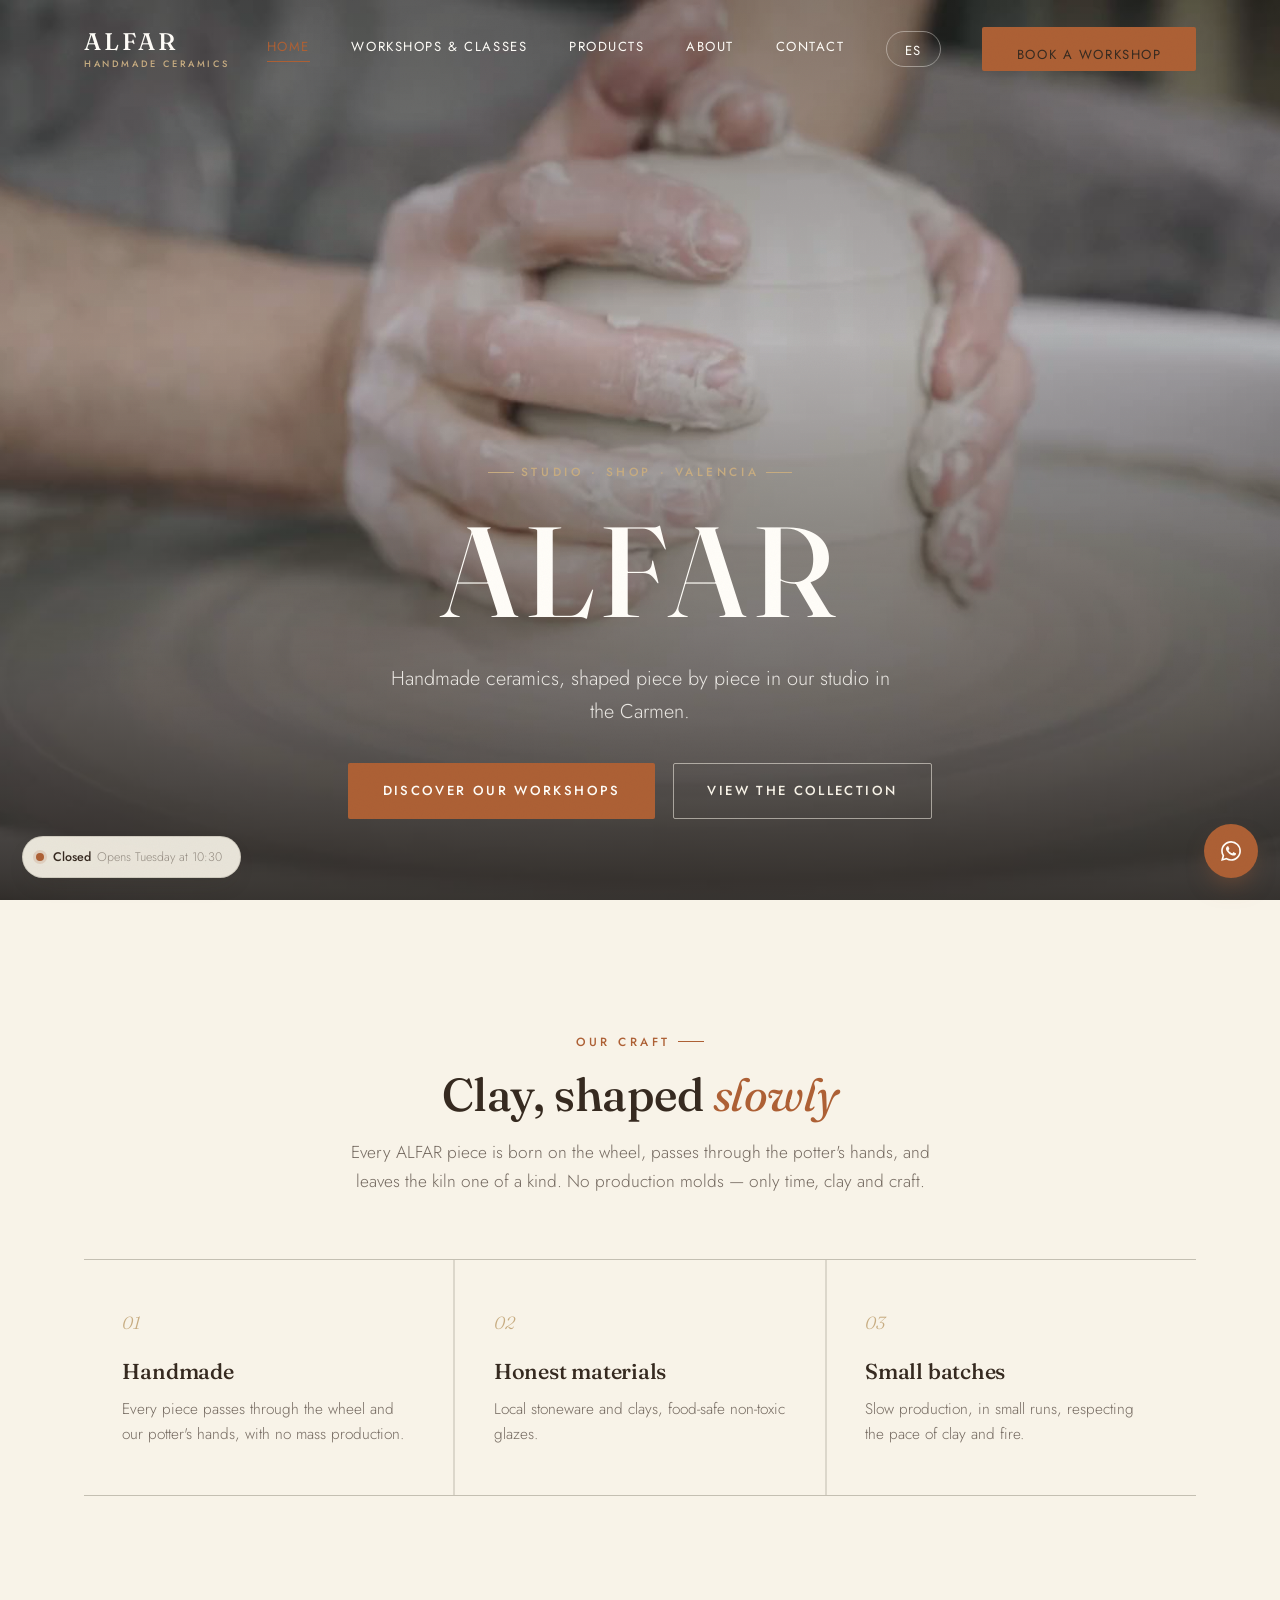
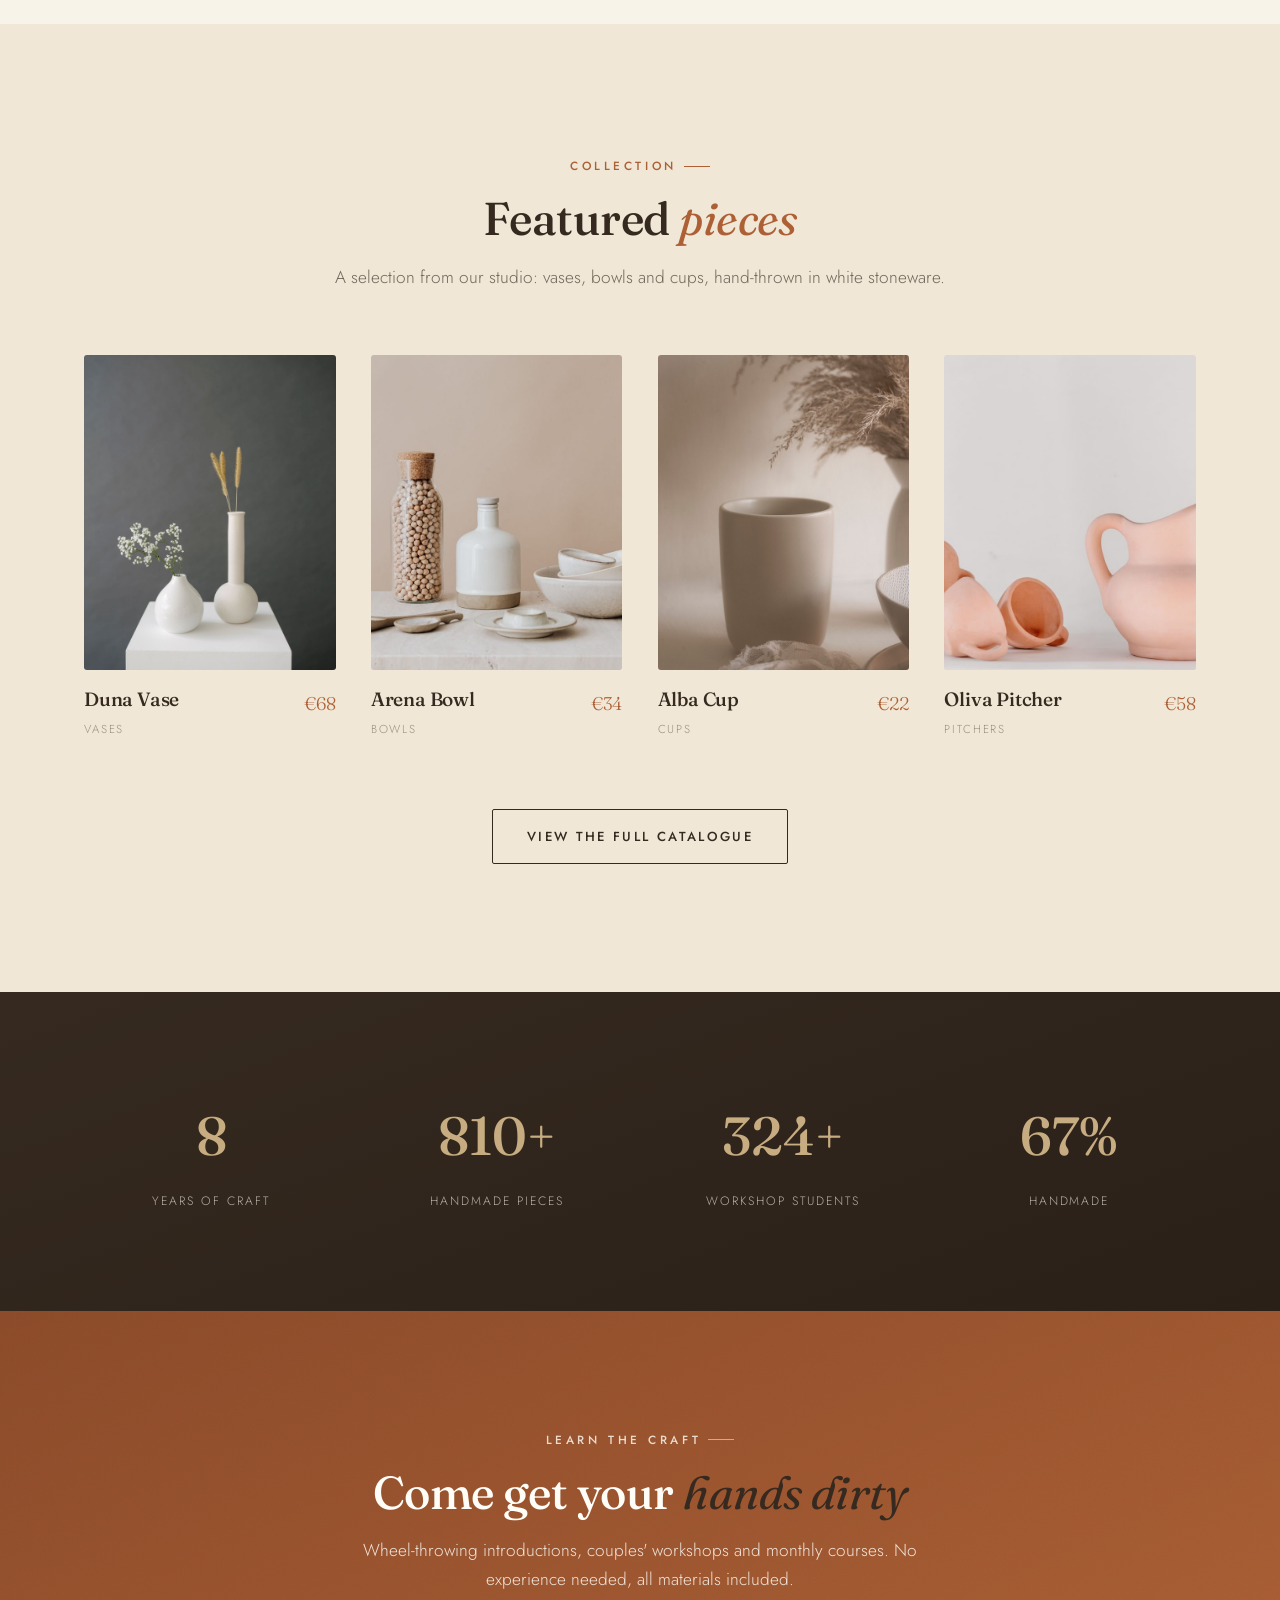
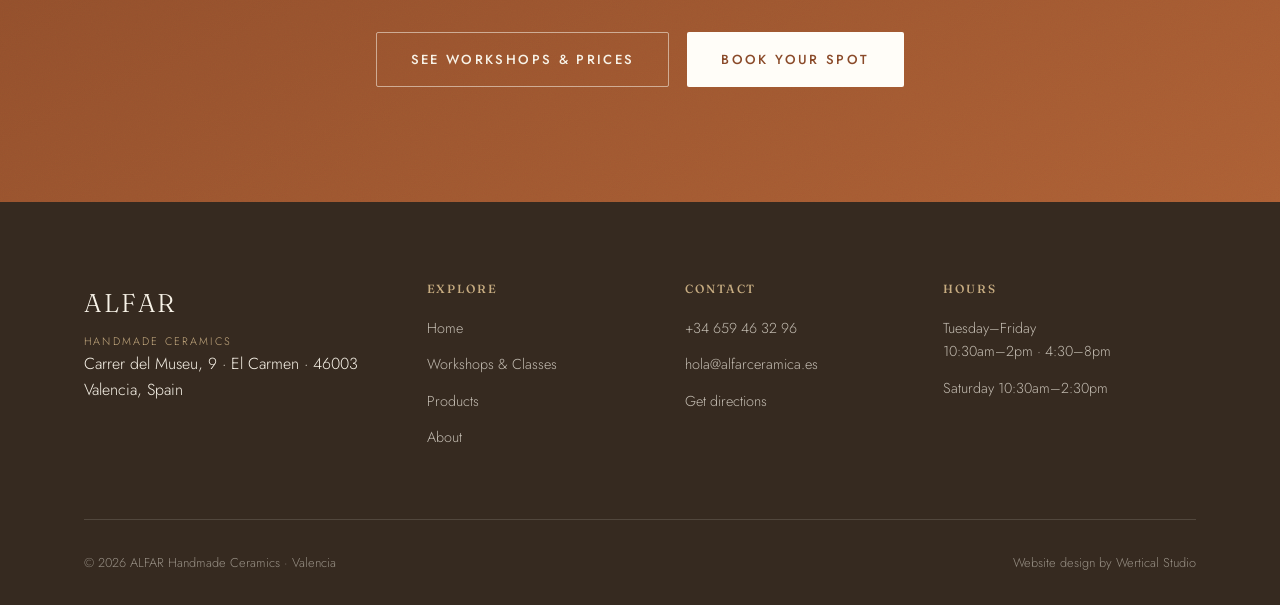
==== commit 4ab73b6f: "Add files via upload" ====
--- a/en/index.html
+++ b/en/index.html
@@ -1,208 +1,207 @@
-<!DOCTYPE html>
-<html lang="en">
-<head>
-<meta charset="UTF-8" />
-<meta name="viewport" content="width=device-width, initial-scale=1.0" />
-<title>ALFAR · Handmade Ceramics — Studio &amp; Shop in Valencia</title>
-<meta name="description" content="ALFAR, a ceramics studio and shop in the Carmen neighbourhood of Valencia. Hand-thrown, hand-glazed stoneware pieces, plus wheel-throwing workshops for every level." />
-<link rel="icon" href="../assets/favicon.svg" type="image/svg+xml" />
-<link rel="alternate" hreflang="es" href="../index.html" />
-<link rel="alternate" hreflang="en" href="index.html" />
-<meta property="og:type" content="website" />
-<meta property="og:title" content="ALFAR · Handmade Ceramics" />
-<meta property="og:description" content="Hand-thrown, hand-glazed stoneware. Studio and shop in the Carmen, Valencia." />
-<meta name="theme-color" content="#f8f3e8" />
-<link rel="preconnect" href="https://fonts.googleapis.com" />
-<link rel="preconnect" href="https://fonts.gstatic.com" crossorigin />
-<link href="https://fonts.googleapis.com/css2?family=Fraunces:ital,opsz,wght@0,9..144,300;0,9..144,400;0,9..144,500;0,9..144,600;1,9..144,400;1,9..144,500&family=Jost:wght@300;400;500;600&display=swap" rel="stylesheet" />
-<link rel="stylesheet" href="../assets/styles.css" />
-</head>
-<body class="hero-page">
-
-<nav id="nav">
-  <div class="wrap nav-inner">
-    <a href="index.html" class="brand">ALFAR<small>Handmade Ceramics</small></a>
-    <button class="burger" id="burger" aria-label="Open menu" aria-expanded="false"><span></span><span></span><span></span></button>
-    <div class="nav-links" id="navLinks">
-      <a href="index.html" class="active">Home</a>
-      <a href="productos.html">Products</a>
-      <a href="talleres.html">Workshops &amp; Classes</a>
-      <a href="nosotros.html">About</a>
-      <a href="contacto.html">Contact</a>
-      <a href="../index.html" class="lang-switch">ES</a>
-      <a href="contacto.html" class="btn btn-primary">Book a workshop</a>
-    </div>
-  </div>
-</nav>
-
-<section class="hero-video">
-  <div class="hero-video-sticky">
-    <video id="heroVideo" src="../assets/hero.mp4" poster="../assets/hero-poster.jpg" muted loop playsinline autoplay preload="auto"></video>
-    <div class="hero-overlay"></div>
-    <div class="hero-content">
-      <span class="kicker">Studio · Shop · Valencia</span>
-      <h1>ALFAR</h1>
-      <p class="hero-sub">Handmade ceramics, shaped piece by piece in our studio in the Carmen.</p>
-      <div class="hero-actions">
-        <a href="productos.html" class="btn btn-primary">View the collection</a>
-        <a href="talleres.html" class="btn btn-outline-light">Discover our workshops</a>
-      </div>
-    </div>
-    <div class="scroll-cue"></div>
-  </div>
-</section>
-
-<section class="section">
-  <div class="wrap center">
-    <span class="kicker reveal">Our craft</span>
-    <h2 class="section-title reveal">Clay, shaped <em>slowly</em></h2>
-    <p class="lead reveal">Every ALFAR piece is born on the wheel, passes through the potter's hands, and leaves the kiln one of a kind. No production molds — only time, clay and craft.</p>
-  </div>
-  <div class="wrap">
-    <div class="pillars-grid">
-      <div class="pillar-card reveal">
-        <span class="pillar-num">01</span>
-        <h3>Handmade</h3>
-        <p>Every piece passes through the wheel and our potter's hands, with no mass production.</p>
-      </div>
-      <div class="pillar-card reveal">
-        <span class="pillar-num">02</span>
-        <h3>Honest materials</h3>
-        <p>Local stoneware and clays, food-safe non-toxic glazes.</p>
-      </div>
-      <div class="pillar-card reveal">
-        <span class="pillar-num">03</span>
-        <h3>Small batches</h3>
-        <p>Slow production, in small runs, respecting the pace of clay and fire.</p>
-      </div>
-    </div>
-  </div>
-</section>
-
-<section class="section section-alt">
-  <div class="wrap center">
-    <span class="kicker reveal">Collection</span>
-    <h2 class="section-title reveal">Featured <em>pieces</em></h2>
-    <p class="lead reveal">A selection from our studio: vases, bowls and cups, hand-thrown in white stoneware.</p>
-  </div>
-  <div class="wrap">
-    <div class="grid-4">
-      <div class="product-card reveal">
-        <div class="vessel-frame"><div class="vessel-ring"></div><svg class="vessel-art" viewBox="0 0 200 260" fill="var(--terracota)"><use href="#v-vase"/></svg></div>
-        <div class="product-info"><div><h3>Duna Vase</h3><span class="product-cat">Vases</span></div><span class="product-price">€68</span></div>
-      </div>
-      <div class="product-card reveal">
-        <div class="vessel-frame"><div class="vessel-ring"></div><svg class="vessel-art" viewBox="0 0 200 260" fill="var(--arena)"><use href="#v-bowl"/></svg></div>
-        <div class="product-info"><div><h3>Arena Bowl</h3><span class="product-cat">Bowls</span></div><span class="product-price">€34</span></div>
-      </div>
-      <div class="product-card reveal">
-        <div class="vessel-frame"><div class="vessel-ring"></div><svg class="vessel-art" viewBox="0 0 200 260" fill="var(--terracota-suave)"><use href="#v-cup"/></svg></div>
-        <div class="product-info"><div><h3>Alba Cup</h3><span class="product-cat">Cups</span></div><span class="product-price">€22</span></div>
-      </div>
-      <div class="product-card reveal">
-        <div class="vessel-frame"><div class="vessel-ring"></div><svg class="vessel-art" viewBox="0 0 200 260" fill="var(--terracota)"><use href="#v-pitcher"/></svg></div>
-        <div class="product-info"><div><h3>Oliva Pitcher</h3><span class="product-cat">Pitchers</span></div><span class="product-price">€58</span></div>
-      </div>
-    </div>
-    <div class="section-cta reveal">
-      <a href="productos.html" class="btn btn-outline">View the full catalogue</a>
-    </div>
-  </div>
-</section>
-
-<section class="stats-band">
-  <div class="wrap">
-    <div class="stats-grid">
-      <div class="stat"><span class="stat-num" data-counter="12">0</span><div class="stat-label">Years of craft</div></div>
-      <div class="stat"><span class="stat-num" data-counter="1200" data-suffix="+">0</span><div class="stat-label">Handmade pieces</div></div>
-      <div class="stat"><span class="stat-num" data-counter="480" data-suffix="+">0</span><div class="stat-label">Workshop students</div></div>
-      <div class="stat"><span class="stat-num" data-counter="100" data-suffix="%">0</span><div class="stat-label">Handmade</div></div>
-    </div>
-  </div>
-</section>
-
-<section class="cta-band">
-  <div class="wrap center">
-    <span class="kicker reveal">Learn the craft</span>
-    <h2 class="section-title reveal">Come get your <em>hands dirty</em></h2>
-    <p class="lead reveal">Wheel-throwing introductions, couples' workshops and monthly courses. No experience needed, all materials included.</p>
-    <div class="cta-actions reveal">
-      <a href="talleres.html" class="btn btn-outline-light">See workshops &amp; prices</a>
-      <a href="contacto.html" class="btn" style="background:var(--blanco);color:var(--terracota-oscura)">Book your spot</a>
-    </div>
-  </div>
-</section>
-
-<footer>
-  <div class="wrap">
-    <div class="foot-grid">
-      <div>
-        <div class="foot-brand">ALFAR<small>Handmade Ceramics</small></div>
-        <p>Carrer del Museu, 9 · El Carmen · 46003 Valencia, Spain</p>
-      </div>
-      <div class="foot-col">
-        <h4>Explore</h4>
-        <a href="index.html">Home</a>
-        <a href="productos.html">Products</a>
-        <a href="talleres.html">Workshops &amp; Classes</a>
-        <a href="nosotros.html">About</a>
-      </div>
-      <div class="foot-col">
-        <h4>Contact</h4>
-        <a href="tel:+34611223344">+34 611 22 33 44</a>
-        <a href="mailto:hola@alfarceramica.es">hola@alfarceramica.es</a>
-        <a href="contacto.html">Get directions</a>
-      </div>
-      <div class="foot-col">
-        <h4>Hours</h4>
-        <p>Tuesday–Friday<br>10:30am–2pm · 4:30–8pm</p>
-        <p>Saturday 10:30am–2:30pm</p>
-      </div>
-    </div>
-    <div class="foot-bottom">
-      <span>© 2026 ALFAR Handmade Ceramics · Valencia</span>
-      <span>Website design by Wertical Studio</span>
-    </div>
-  </div>
-</footer>
-
-<aside id="openStatus" aria-live="polite"><span class="st-dot"></span><span><span class="st-main"></span><span class="st-sub"></span></span></aside>
-<a id="waFab" class="wa-fab" href="#" aria-label="WhatsApp">
-  <svg viewBox="0 0 24 24" fill="currentColor"><path d="M19.05 4.91A9.82 9.82 0 0 0 12.04 2C6.58 2 2.13 6.45 2.13 11.91c0 1.75.46 3.45 1.32 4.95L2.05 22l5.25-1.38c1.45.79 3.08 1.21 4.74 1.21h.004c5.46 0 9.91-4.45 9.91-9.91 0-2.65-1.03-5.14-2.9-7.01zm-7.01 15.24h-.003a8.24 8.24 0 0 1-4.2-1.15l-.3-.18-3.12.82.83-3.04-.2-.31a8.23 8.23 0 0 1-1.26-4.38c0-4.54 3.7-8.24 8.25-8.24 2.2 0 4.27.86 5.83 2.42a8.18 8.18 0 0 1 2.41 5.83c0 4.54-3.7 8.23-8.24 8.23zm4.52-6.17c-.25-.12-1.47-.72-1.7-.81-.23-.08-.39-.12-.56.13-.17.25-.64.81-.78.97-.14.17-.29.19-.54.06-.25-.12-1.05-.39-2-1.23-.74-.66-1.24-1.47-1.39-1.72-.14-.25-.02-.38.11-.51.11-.11.25-.29.37-.43.12-.14.16-.25.25-.41.08-.17.04-.31-.02-.43-.06-.12-.56-1.34-.76-1.84-.2-.48-.41-.42-.56-.43h-.48c-.17 0-.43.06-.66.31-.23.25-.86.84-.86 2.05s.88 2.38 1 2.55c.12.17 1.73 2.64 4.2 3.7.59.25 1.05.4 1.41.52.59.19 1.13.16 1.55.1.47-.07 1.47-.6 1.68-1.18.21-.58.21-1.08.14-1.18-.06-.1-.23-.16-.48-.28z"/></svg>
-</a>
-
-<svg width="0" height="0" style="position:absolute" aria-hidden="true">
-  <defs>
-    <symbol id="v-vase" viewBox="0 0 200 260">
-      <path d="M100,14c-10,0-17,7-16.5,15c0.5,8-6,13-11,23c-11,21-15,45-12,71c3,29,20,53,39.5,59c19.5-6,36.5-30,39.5-59c3-26-1-50-12-71c-5-10-11.5-15-11-23c0.5-8-6-15-16.5-15z"/>
-      <ellipse cx="100" cy="118" rx="33" ry="2.6" opacity=".3"/>
-      <ellipse cx="100" cy="148" rx="36.5" ry="2.6" opacity=".3"/>
-    </symbol>
-    <symbol id="v-bowl" viewBox="0 0 200 260">
-      <path d="M32,96c0-19,29-33,68-33c39,0,68,14,68,33l-7,58c-4,27-30,44-61,44c-31,0-57-17-61-44z"/>
-      <ellipse cx="100" cy="95" rx="68" ry="15"/>
-    </symbol>
-    <symbol id="v-cup" viewBox="0 0 200 260">
-      <path d="M63,70h74l-8,116c-2,15-56,15-58,0z"/>
-      <ellipse cx="100" cy="70" rx="37" ry="8.5"/>
-      <path d="M136,96c30-4,45,20,31,42c-10,16-28,20-41,18" fill="none" stroke="currentColor" stroke-width="9" stroke-linecap="round"/>
-    </symbol>
-    <symbol id="v-plate" viewBox="0 0 200 260">
-      <ellipse cx="100" cy="140" rx="86" ry="27"/>
-      <ellipse cx="100" cy="138" rx="55" ry="15" opacity=".38"/>
-    </symbol>
-    <symbol id="v-planter" viewBox="0 0 200 260">
-      <path d="M46,58h108l-15,123c-1,10-77,10-78,0z"/>
-      <ellipse cx="100" cy="58" rx="54" ry="11"/>
-      <ellipse cx="100" cy="76" rx="40" ry="4" opacity=".25"/>
-    </symbol>
-    <symbol id="v-pitcher" viewBox="0 0 200 260">
-      <path d="M97,14c-9,0-15,7-14,15c1,8-5,13-10,22c-10,20-13,42-10,66c3,27,17,49,32,56c1-10,7-15,17-15c9,0,13,5,12,13c15-9,25-30,27-54c3-24,0-46-10-66c-5-9-11-14-10-22c1-8-5-15-14-15c-4-4-7-6-10-6c-3,0-6,2-10,6z"/>
-      <path d="M57,120c-23,4-33,26-21,44c8,12,22,16,32,14" fill="none" stroke="currentColor" stroke-width="8" stroke-linecap="round"/>
-    </symbol>
-  </defs>
-</svg>
-
-<script src="../assets/app.js"></script>
-</body>
-</html>
+<!DOCTYPE html>
+<html lang="en">
+<head>
+<meta charset="UTF-8" />
+<meta name="viewport" content="width=device-width, initial-scale=1.0" />
+<title>ALFAR · Handmade Ceramics — Studio &amp; Shop in Valencia</title>
+<meta name="description" content="ALFAR, a ceramics studio and shop in the Carmen neighbourhood of Valencia. Hand-thrown, hand-glazed stoneware pieces, plus wheel-throwing workshops for every level." />
+<link rel="icon" href="../assets/favicon.svg" type="image/svg+xml" />
+<link rel="alternate" hreflang="es" href="../index.html" />
+<link rel="alternate" hreflang="en" href="index.html" />
+<meta property="og:type" content="website" />
+<meta property="og:title" content="ALFAR · Handmade Ceramics" />
+<meta property="og:description" content="Hand-thrown, hand-glazed stoneware. Studio and shop in the Carmen, Valencia." />
+<meta name="theme-color" content="#f8f3e8" />
+<link rel="preconnect" href="https://fonts.googleapis.com" />
+<link rel="preconnect" href="https://fonts.gstatic.com" crossorigin />
+<link href="https://fonts.googleapis.com/css2?family=Fraunces:ital,opsz,wght@0,9..144,300;0,9..144,400;0,9..144,500;0,9..144,600;1,9..144,400;1,9..144,500&family=Jost:wght@300;400;500;600&display=swap" rel="stylesheet" />
+<link rel="stylesheet" href="../assets/styles.css" />
+</head>
+<body class="hero-page">
+
+<nav id="nav">
+  <div class="wrap nav-inner">
+    <a href="index.html" class="brand">ALFAR<small>Handmade Ceramics</small></a>
+    <button class="burger" id="burger" aria-label="Open menu" aria-expanded="false"><span></span><span></span><span></span></button>
+    <div class="nav-links" id="navLinks">
+      <a href="index.html" class="active">Home</a>
+      <a href="talleres.html">Workshops &amp; Classes</a>
+      <a href="productos.html">Products</a>
+      <a href="nosotros.html">About</a>
+      <a href="contacto.html">Contact</a>
+      <a href="../index.html" class="lang-switch">ES</a>
+      <a href="contacto.html" class="btn btn-primary">Book a workshop</a>
+    </div>
+  </div>
+</nav>
+
+<section class="hero-video">
+  <div class="hero-video-sticky">
+    <video id="heroVideo" src="../assets/hero.mp4" poster="../assets/hero-poster.jpg" muted loop playsinline autoplay preload="auto"></video>
+    <div class="hero-overlay"></div>
+    <div class="hero-content">
+      <span class="kicker">Studio · Shop · Valencia</span>
+      <h1>ALFAR</h1>
+      <p class="hero-sub">Handmade ceramics, shaped piece by piece in our studio in the Carmen.</p>
+      <div class="hero-actions">
+        <a href="talleres.html" class="btn btn-primary">Discover our workshops</a>
+        <a href="productos.html" class="btn btn-outline-light">View the collection</a>
+      </div>
+    </div>
+  </div>
+</section>
+
+<section class="section">
+  <div class="wrap center">
+    <span class="kicker reveal">Our craft</span>
+    <h2 class="section-title reveal">Clay, shaped <em>slowly</em></h2>
+    <p class="lead reveal">Every ALFAR piece is born on the wheel, passes through the potter's hands, and leaves the kiln one of a kind. No production molds — only time, clay and craft.</p>
+  </div>
+  <div class="wrap">
+    <div class="pillars-grid">
+      <div class="pillar-card reveal">
+        <span class="pillar-num">01</span>
+        <h3>Handmade</h3>
+        <p>Every piece passes through the wheel and our potter's hands, with no mass production.</p>
+      </div>
+      <div class="pillar-card reveal">
+        <span class="pillar-num">02</span>
+        <h3>Honest materials</h3>
+        <p>Local stoneware and clays, food-safe non-toxic glazes.</p>
+      </div>
+      <div class="pillar-card reveal">
+        <span class="pillar-num">03</span>
+        <h3>Small batches</h3>
+        <p>Slow production, in small runs, respecting the pace of clay and fire.</p>
+      </div>
+    </div>
+  </div>
+</section>
+
+<section class="section section-alt">
+  <div class="wrap center">
+    <span class="kicker reveal">Collection</span>
+    <h2 class="section-title reveal">Featured <em>pieces</em></h2>
+    <p class="lead reveal">A selection from our studio: vases, bowls and cups, hand-thrown in white stoneware.</p>
+  </div>
+  <div class="wrap">
+    <div class="grid-4">
+      <div class="product-card reveal">
+        <div class="vessel-frame has-photo"><img class="vessel-photo" src="../assets/products/vase-duna.jpg" alt="Duna Vase, handmade white stoneware ceramic" loading="lazy"></div>
+        <div class="product-info"><div><h3>Duna Vase</h3><span class="product-cat">Vases</span></div><span class="product-price">€68</span></div>
+      </div>
+      <div class="product-card reveal">
+        <div class="vessel-frame has-photo"><img class="vessel-photo" src="../assets/products/bowl-arena.jpg" alt="Arena Bowl, handmade sand-toned ceramic" loading="lazy"></div>
+        <div class="product-info"><div><h3>Arena Bowl</h3><span class="product-cat">Bowls</span></div><span class="product-price">€34</span></div>
+      </div>
+      <div class="product-card reveal">
+        <div class="vessel-frame has-photo"><img class="vessel-photo" src="../assets/products/cup-alba.jpg" alt="Alba Cup, hand-thrown ceramic cup" loading="lazy"></div>
+        <div class="product-info"><div><h3>Alba Cup</h3><span class="product-cat">Cups</span></div><span class="product-price">€22</span></div>
+      </div>
+      <div class="product-card reveal">
+        <div class="vessel-frame has-photo"><img class="vessel-photo" src="../assets/products/pitcher-oliva.jpg" alt="Oliva Pitcher, handmade terracotta ceramic" loading="lazy"></div>
+        <div class="product-info"><div><h3>Oliva Pitcher</h3><span class="product-cat">Pitchers</span></div><span class="product-price">€58</span></div>
+      </div>
+    </div>
+    <div class="section-cta reveal">
+      <a href="productos.html" class="btn btn-outline">View the full catalogue</a>
+    </div>
+  </div>
+</section>
+
+<section class="stats-band">
+  <div class="wrap">
+    <div class="stats-grid">
+      <div class="stat"><span class="stat-num" data-counter="12">0</span><div class="stat-label">Years of craft</div></div>
+      <div class="stat"><span class="stat-num" data-counter="1200" data-suffix="+">0</span><div class="stat-label">Handmade pieces</div></div>
+      <div class="stat"><span class="stat-num" data-counter="480" data-suffix="+">0</span><div class="stat-label">Workshop students</div></div>
+      <div class="stat"><span class="stat-num" data-counter="100" data-suffix="%">0</span><div class="stat-label">Handmade</div></div>
+    </div>
+  </div>
+</section>
+
+<section class="cta-band">
+  <div class="wrap center">
+    <span class="kicker reveal">Learn the craft</span>
+    <h2 class="section-title reveal">Come get your <em>hands dirty</em></h2>
+    <p class="lead reveal">Wheel-throwing introductions, couples' workshops and monthly courses. No experience needed, all materials included.</p>
+    <div class="cta-actions reveal">
+      <a href="talleres.html" class="btn btn-outline-light">See workshops &amp; prices</a>
+      <a href="contacto.html" class="btn" style="background:var(--blanco);color:var(--terracota-oscura)">Book your spot</a>
+    </div>
+  </div>
+</section>
+
+<footer>
+  <div class="wrap">
+    <div class="foot-grid">
+      <div>
+        <div class="foot-brand">ALFAR<small>Handmade Ceramics</small></div>
+        <p>Carrer del Museu, 9 · El Carmen · 46003 Valencia, Spain</p>
+      </div>
+      <div class="foot-col">
+        <h4>Explore</h4>
+        <a href="index.html">Home</a>
+        <a href="talleres.html">Workshops &amp; Classes</a>
+        <a href="productos.html">Products</a>
+        <a href="nosotros.html">About</a>
+      </div>
+      <div class="foot-col">
+        <h4>Contact</h4>
+        <a href="tel:+34659463296">+34 659 46 32 96</a>
+        <a href="mailto:hola@alfarceramica.es">hola@alfarceramica.es</a>
+        <a href="contacto.html">Get directions</a>
+      </div>
+      <div class="foot-col">
+        <h4>Hours</h4>
+        <p>Tuesday–Friday<br>10:30am–2pm · 4:30–8pm</p>
+        <p>Saturday 10:30am–2:30pm</p>
+      </div>
+    </div>
+    <div class="foot-bottom">
+      <span>© 2026 ALFAR Handmade Ceramics · Valencia</span>
+      <span>Website design by Wertical Studio</span>
+    </div>
+  </div>
+</footer>
+
+<aside id="openStatus" aria-live="polite"><span class="st-dot"></span><span><span class="st-main"></span><span class="st-sub"></span></span></aside>
+<a id="waFab" class="wa-fab" href="#" aria-label="WhatsApp">
+  <svg viewBox="0 0 24 24" fill="currentColor"><path d="M19.05 4.91A9.82 9.82 0 0 0 12.04 2C6.58 2 2.13 6.45 2.13 11.91c0 1.75.46 3.45 1.32 4.95L2.05 22l5.25-1.38c1.45.79 3.08 1.21 4.74 1.21h.004c5.46 0 9.91-4.45 9.91-9.91 0-2.65-1.03-5.14-2.9-7.01zm-7.01 15.24h-.003a8.24 8.24 0 0 1-4.2-1.15l-.3-.18-3.12.82.83-3.04-.2-.31a8.23 8.23 0 0 1-1.26-4.38c0-4.54 3.7-8.24 8.25-8.24 2.2 0 4.27.86 5.83 2.42a8.18 8.18 0 0 1 2.41 5.83c0 4.54-3.7 8.23-8.24 8.23zm4.52-6.17c-.25-.12-1.47-.72-1.7-.81-.23-.08-.39-.12-.56.13-.17.25-.64.81-.78.97-.14.17-.29.19-.54.06-.25-.12-1.05-.39-2-1.23-.74-.66-1.24-1.47-1.39-1.72-.14-.25-.02-.38.11-.51.11-.11.25-.29.37-.43.12-.14.16-.25.25-.41.08-.17.04-.31-.02-.43-.06-.12-.56-1.34-.76-1.84-.2-.48-.41-.42-.56-.43h-.48c-.17 0-.43.06-.66.31-.23.25-.86.84-.86 2.05s.88 2.38 1 2.55c.12.17 1.73 2.64 4.2 3.7.59.25 1.05.4 1.41.52.59.19 1.13.16 1.55.1.47-.07 1.47-.6 1.68-1.18.21-.58.21-1.08.14-1.18-.06-.1-.23-.16-.48-.28z"/></svg>
+</a>
+
+<svg width="0" height="0" style="position:absolute" aria-hidden="true">
+  <defs>
+    <symbol id="v-vase" viewBox="0 0 200 260">
+      <path d="M100,14c-10,0-17,7-16.5,15c0.5,8-6,13-11,23c-11,21-15,45-12,71c3,29,20,53,39.5,59c19.5-6,36.5-30,39.5-59c3-26-1-50-12-71c-5-10-11.5-15-11-23c0.5-8-6-15-16.5-15z"/>
+      <ellipse cx="100" cy="118" rx="33" ry="2.6" opacity=".3"/>
+      <ellipse cx="100" cy="148" rx="36.5" ry="2.6" opacity=".3"/>
+    </symbol>
+    <symbol id="v-bowl" viewBox="0 0 200 260">
+      <path d="M32,96c0-19,29-33,68-33c39,0,68,14,68,33l-7,58c-4,27-30,44-61,44c-31,0-57-17-61-44z"/>
+      <ellipse cx="100" cy="95" rx="68" ry="15"/>
+    </symbol>
+    <symbol id="v-cup" viewBox="0 0 200 260">
+      <path d="M63,70h74l-8,116c-2,15-56,15-58,0z"/>
+      <ellipse cx="100" cy="70" rx="37" ry="8.5"/>
+      <path d="M136,96c30-4,45,20,31,42c-10,16-28,20-41,18" fill="none" stroke="currentColor" stroke-width="9" stroke-linecap="round"/>
+    </symbol>
+    <symbol id="v-plate" viewBox="0 0 200 260">
+      <ellipse cx="100" cy="140" rx="86" ry="27"/>
+      <ellipse cx="100" cy="138" rx="55" ry="15" opacity=".38"/>
+    </symbol>
+    <symbol id="v-planter" viewBox="0 0 200 260">
+      <path d="M46,58h108l-15,123c-1,10-77,10-78,0z"/>
+      <ellipse cx="100" cy="58" rx="54" ry="11"/>
+      <ellipse cx="100" cy="76" rx="40" ry="4" opacity=".25"/>
+    </symbol>
+    <symbol id="v-pitcher" viewBox="0 0 200 260">
+      <path d="M97,14c-9,0-15,7-14,15c1,8-5,13-10,22c-10,20-13,42-10,66c3,27,17,49,32,56c1-10,7-15,17-15c9,0,13,5,12,13c15-9,25-30,27-54c3-24,0-46-10-66c-5-9-11-14-10-22c1-8-5-15-14-15c-4-4-7-6-10-6c-3,0-6,2-10,6z"/>
+      <path d="M57,120c-23,4-33,26-21,44c8,12,22,16,32,14" fill="none" stroke="currentColor" stroke-width="8" stroke-linecap="round"/>
+    </symbol>
+  </defs>
+</svg>
+
+<script src="../assets/app.js"></script>
+</body>
+</html>
--- a/assets/styles.css
+++ b/assets/styles.css
@@ -272,28 +272,6 @@
   color: rgba(255,253,248,.86);
 }
 .hero-actions { display: flex; gap: 1.1rem; flex-wrap: wrap; justify-content: center; max-width: 100%; }
-.scroll-cue {
-  position: absolute;
-  bottom: 26px; left: 50%;
-  transform: translateX(-50%);
-  z-index: 2;
-  width: 1px; height: 46px;
-  background: linear-gradient(180deg, rgba(255,253,248,0), rgba(255,253,248,.75));
-}
-.scroll-cue::after {
-  content: "";
-  position: absolute;
-  top: 0; left: -3px;
-  width: 7px; height: 7px;
-  border-radius: 50%;
-  background: var(--blanco);
-  animation: cueMove 2.2s ease-in-out infinite;
-}
-@keyframes cueMove { 0%{ top:0; opacity:1; } 90%{ opacity:0; } 100%{ top: 40px; opacity:0; } }
-@media (prefers-reduced-motion: reduce) {
-  .scroll-cue { display: none; }
-}
-
 /* ============ CABECERA DE PÁGINA INTERIOR ============ */
 .page-header {
   min-height: 62vh;
@@ -384,6 +362,18 @@
   z-index: 0;
 }
 
+/* ============ ARTE DE PIEZA (foto real) ============ */
+.vessel-frame.has-photo::before { display: none; }
+.vessel-frame .vessel-photo {
+  width: 100%;
+  height: 100%;
+  object-fit: cover;
+  position: relative;
+  z-index: 1;
+  transition: transform .6s var(--ease);
+}
+.vessel-frame:hover .vessel-photo { transform: scale(1.045); }
+
 /* ============ DESTACADOS / PRODUCTOS ============ */
 .grid-4 { display: grid; grid-template-columns: repeat(4, 1fr); gap: 2.2rem; margin-top: 4rem; }
 .grid-3 { display: grid; grid-template-columns: repeat(3, 1fr); gap: 2.2rem; margin-top: 4rem; }
@@ -455,6 +445,7 @@
 .cta-band .kicker { color: rgba(255,253,248,.8); }
 .cta-band .kicker::before, .cta-band .kicker::after { background: rgba(255,253,248,.5); }
 .cta-band h2 { color: var(--blanco); }
+.cta-band .section-title em { color: var(--marron); }
 .cta-band .lead { color: rgba(255,253,248,.85); margin-bottom: 2.4rem; }
 .cta-actions { display: flex; gap: 1.1rem; justify-content: center; flex-wrap: wrap; }
 
@@ -477,24 +468,38 @@
 }
 
 /* ============ TALLERES ============ */
-.workshop-grid { display: grid; grid-template-columns: repeat(3, 1fr); gap: 2.2rem; margin-top: 4rem; }
+.workshop-grid { display: grid; grid-template-columns: repeat(2, 1fr); gap: 2.2rem; margin-top: 4rem; }
+.workshop-grid.cols-3 { grid-template-columns: repeat(3, 1fr); }
 .workshop-card {
   background: var(--crema-suave);
-  padding: 2.6rem 2.2rem;
   border: 1px solid var(--linea);
   transition: all .45s var(--ease);
   position: relative;
+  overflow: hidden;
+  display: flex;
+  flex-direction: column;
 }
 .workshop-card:hover { border-color: var(--terracota); transform: translateY(-6px); box-shadow: var(--sombra); }
+.workshop-photo { aspect-ratio: 16 / 10; overflow: hidden; }
+.workshop-photo img {
+  width: 100%;
+  height: 100%;
+  object-fit: cover;
+  display: block;
+  transition: transform .6s var(--ease);
+}
+.workshop-card:hover .workshop-photo img { transform: scale(1.045); }
+.workshop-body { padding: 1.8rem 2.2rem 2.2rem; display: flex; flex-direction: column; flex: 1; }
 .workshop-card .tag {
   display: inline-block;
   font-size: .68rem; letter-spacing: .16em; text-transform: uppercase;
   color: var(--terracota); border: 1px solid var(--terracota);
   padding: .3rem .8rem; border-radius: 30px; margin-bottom: 1.4rem;
+  align-self: flex-start;
 }
 .workshop-card h3 { font-size: 1.4rem; margin-bottom: .7rem; }
 .workshop-card p { color: var(--marron-suave); font-size: .94rem; margin-bottom: 1.6rem; }
-.workshop-meta { display: flex; justify-content: space-between; align-items: center; border-top: 1px solid var(--linea); padding-top: 1.3rem; }
+.workshop-meta { display: flex; justify-content: space-between; align-items: center; border-top: 1px solid var(--linea); padding-top: 1.3rem; margin-top: auto; }
 .workshop-price { font-family: 'Fraunces', serif; font-size: 1.4rem; color: var(--marron); }
 .workshop-price small { font-family: 'Jost', sans-serif; font-size: .68rem; color: var(--marron-tenue); display:block; letter-spacing: .1em; text-transform: uppercase; }
 .workshop-duration { font-size: .8rem; color: var(--marron-tenue); }
@@ -516,6 +521,13 @@
 .schedule-info span { font-size: .84rem; color: var(--marron-suave); }
 .schedule-spots { font-size: .78rem; letter-spacing: .08em; text-transform: uppercase; color: var(--marron-tenue); text-align: right; }
 .schedule-spots.low { color: var(--terracota); }
+.schedule-type {
+  display: inline-block;
+  font-size: .68rem; letter-spacing: .1em; text-transform: uppercase;
+  color: var(--marron-tenue); border: 1px solid var(--linea);
+  border-radius: 20px; padding: .25rem .75rem;
+}
+.schedule-type.is-clase { color: var(--terracota); border-color: var(--terracota); }
 
 /* ============ NOSOTROS — PROCESO / TIMELINE ============ */
 .process-steps { margin-top: 4.5rem; }
@@ -532,21 +544,6 @@
 .process-step h3 { font-size: 1.4rem; margin-bottom: .6rem; }
 .process-step p { color: var(--marron-suave); max-width: 560px; }
 
-.timeline { margin-top: 4rem; position: relative; padding-left: 2.6rem; }
-.timeline::before { content:""; position: absolute; left: 0; top: 6px; bottom: 6px; width: 1px; background: var(--linea); }
-.timeline-item { position: relative; padding-bottom: 3rem; }
-.timeline-item:last-child { padding-bottom: 0; }
-.timeline-item::before {
-  content: "";
-  position: absolute; left: -2.6rem; top: 4px;
-  width: 9px; height: 9px; border-radius: 50%;
-  background: var(--terracota);
-  box-shadow: 0 0 0 4px var(--crema);
-}
-.timeline-year { font-family: 'Fraunces', serif; font-style: italic; color: var(--terracota); font-size: 1.15rem; display:block; margin-bottom: .4rem; }
-.timeline-item h3 { font-size: 1.25rem; margin-bottom: .5rem; }
-.timeline-item p { color: var(--marron-suave); max-width: 560px; }
-
 .values-grid { display: grid; grid-template-columns: repeat(2, 1fr); gap: 3rem 3.5rem; margin-top: 4rem; }
 .value-item { display: flex; gap: 1.4rem; }
 .value-item .mark { font-family: 'Fraunces', serif; font-style: italic; font-size: 1.6rem; color: var(--arena); flex-shrink: 0; }
@@ -558,40 +555,7 @@
 .about-split p + p { margin-top: 1.1rem; }
 
 /* ============ CONTACTO ============ */
-.contact-grid { display: grid; grid-template-columns: 1.1fr .9fr; gap: 5rem; margin-top: 3.5rem; }
-.form-row { display: grid; grid-template-columns: 1fr 1fr; gap: 1.4rem; }
-.form-group { margin-bottom: 1.4rem; }
-.form-group label {
-  display: block; font-size: .74rem; letter-spacing: .14em; text-transform: uppercase;
-  color: var(--marron-tenue); margin-bottom: .6rem;
-}
-.form-group input, .form-group select, .form-group textarea {
-  width: 100%;
-  background: transparent;
-  border: none;
-  border-bottom: 1px solid var(--linea);
-  padding: .75rem 2px;
-  font-family: 'Jost', sans-serif;
-  font-size: 1rem;
-  color: var(--marron);
-  font-weight: 300;
-  transition: border-color .3s var(--ease);
-}
-.form-group textarea { resize: vertical; min-height: 110px; }
-.form-group input:focus, .form-group select:focus, .form-group textarea:focus {
-  outline: none; border-color: var(--terracota);
-}
-.form-note { font-size: .82rem; color: var(--marron-tenue); margin-top: 1rem; }
-.form-success {
-  display: none;
-  background: var(--crema-suave);
-  border: 1px solid var(--terracota);
-  padding: 1.4rem 1.6rem;
-  margin-top: 1.4rem;
-  font-size: .92rem;
-}
-.form-success.show { display: block; }
-
+.contact-grid { display: grid; grid-template-columns: 1fr 1.1fr; gap: 4rem; margin-top: 3rem; align-items: start; }
 .info-block + .info-block { margin-top: 2.6rem; padding-top: 2.6rem; border-top: 1px solid var(--linea); }
 .info-block h3 { font-size: 1rem; letter-spacing: .1em; text-transform: uppercase; margin-bottom: 1rem; color: var(--terracota); }
 .info-block p, .info-block a { color: var(--marron-suave); font-size: .98rem; }
@@ -615,6 +579,7 @@
   width: 100%;
 }
 .map-frame iframe { width: 100%; height: 100%; border: 0; display: block; }
+.contact-grid .map-frame { margin-top: 0; aspect-ratio: 4/5; height: 100%; }
 
 /* ============ FOOTER ============ */
 footer { background: var(--marron); color: var(--crema); padding: 5rem 0 2rem; }
@@ -711,17 +676,17 @@
   .hero-page nav.scrolled ~ * , .hero-page nav .brand { color: var(--marron); }
 
   .pillars-grid { grid-template-columns: 1fr; }
-  .grid-3, .workshop-grid { grid-template-columns: repeat(2, 1fr); }
+  .grid-3, .workshop-grid, .workshop-grid.cols-3 { grid-template-columns: repeat(2, 1fr); }
   .about-split { grid-template-columns: 1fr; gap: 2.6rem; }
-  .contact-grid { grid-template-columns: 1fr; gap: 3.5rem; }
+  .contact-grid { grid-template-columns: 1fr; gap: 2.6rem; }
+  .contact-grid .map-frame { aspect-ratio: 16/8; }
   .values-grid { grid-template-columns: 1fr; gap: 2.2rem; }
 }
 
 @media (max-width: 620px) {
-  .grid-4, .grid-3, .workshop-grid { grid-template-columns: 1fr; }
+  .grid-4, .grid-3, .workshop-grid, .workshop-grid.cols-3 { grid-template-columns: 1fr; }
   .stats-grid { grid-template-columns: 1fr 1fr; }
   .foot-grid { grid-template-columns: 1fr; }
-  .form-row { grid-template-columns: 1fr; }
   .schedule-item { grid-template-columns: 1fr; gap: .5rem; text-align: left; }
   .schedule-spots { text-align: left; }
   .process-step { grid-template-columns: 1fr; gap: .8rem; }
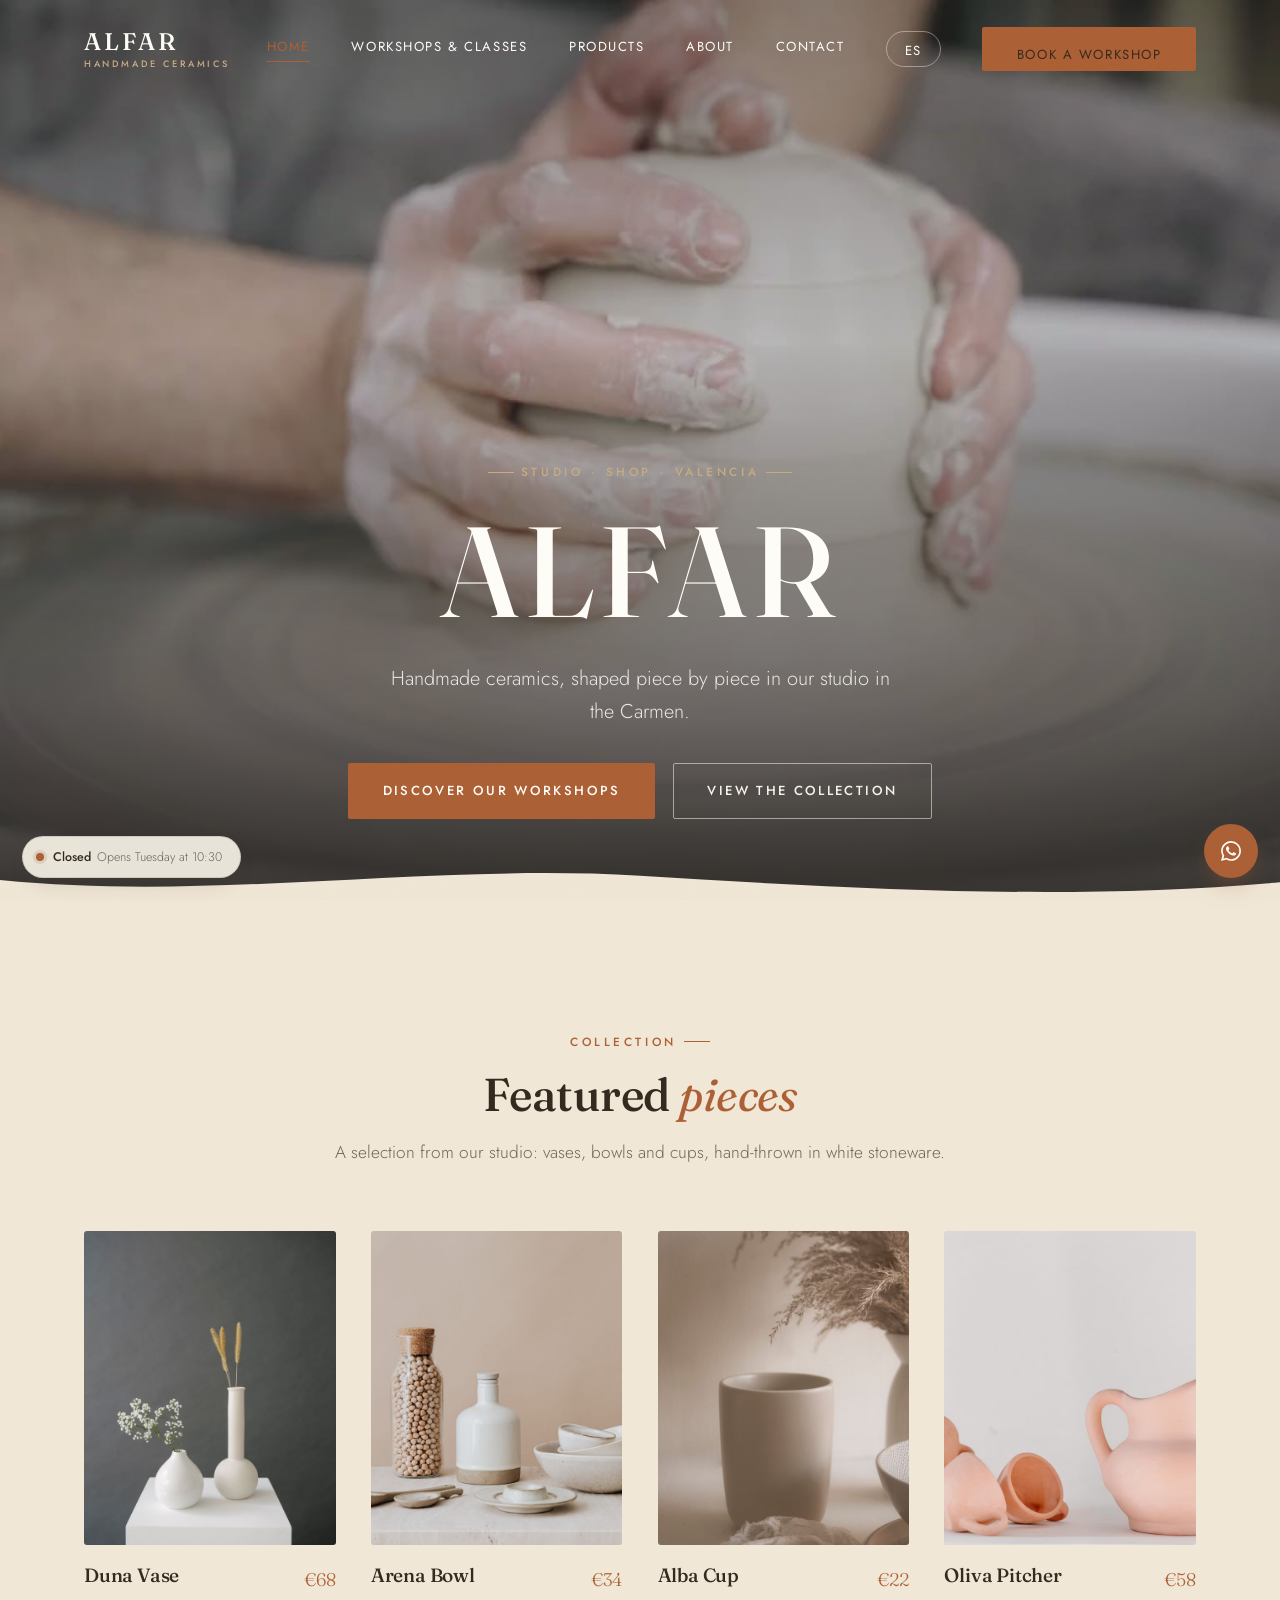
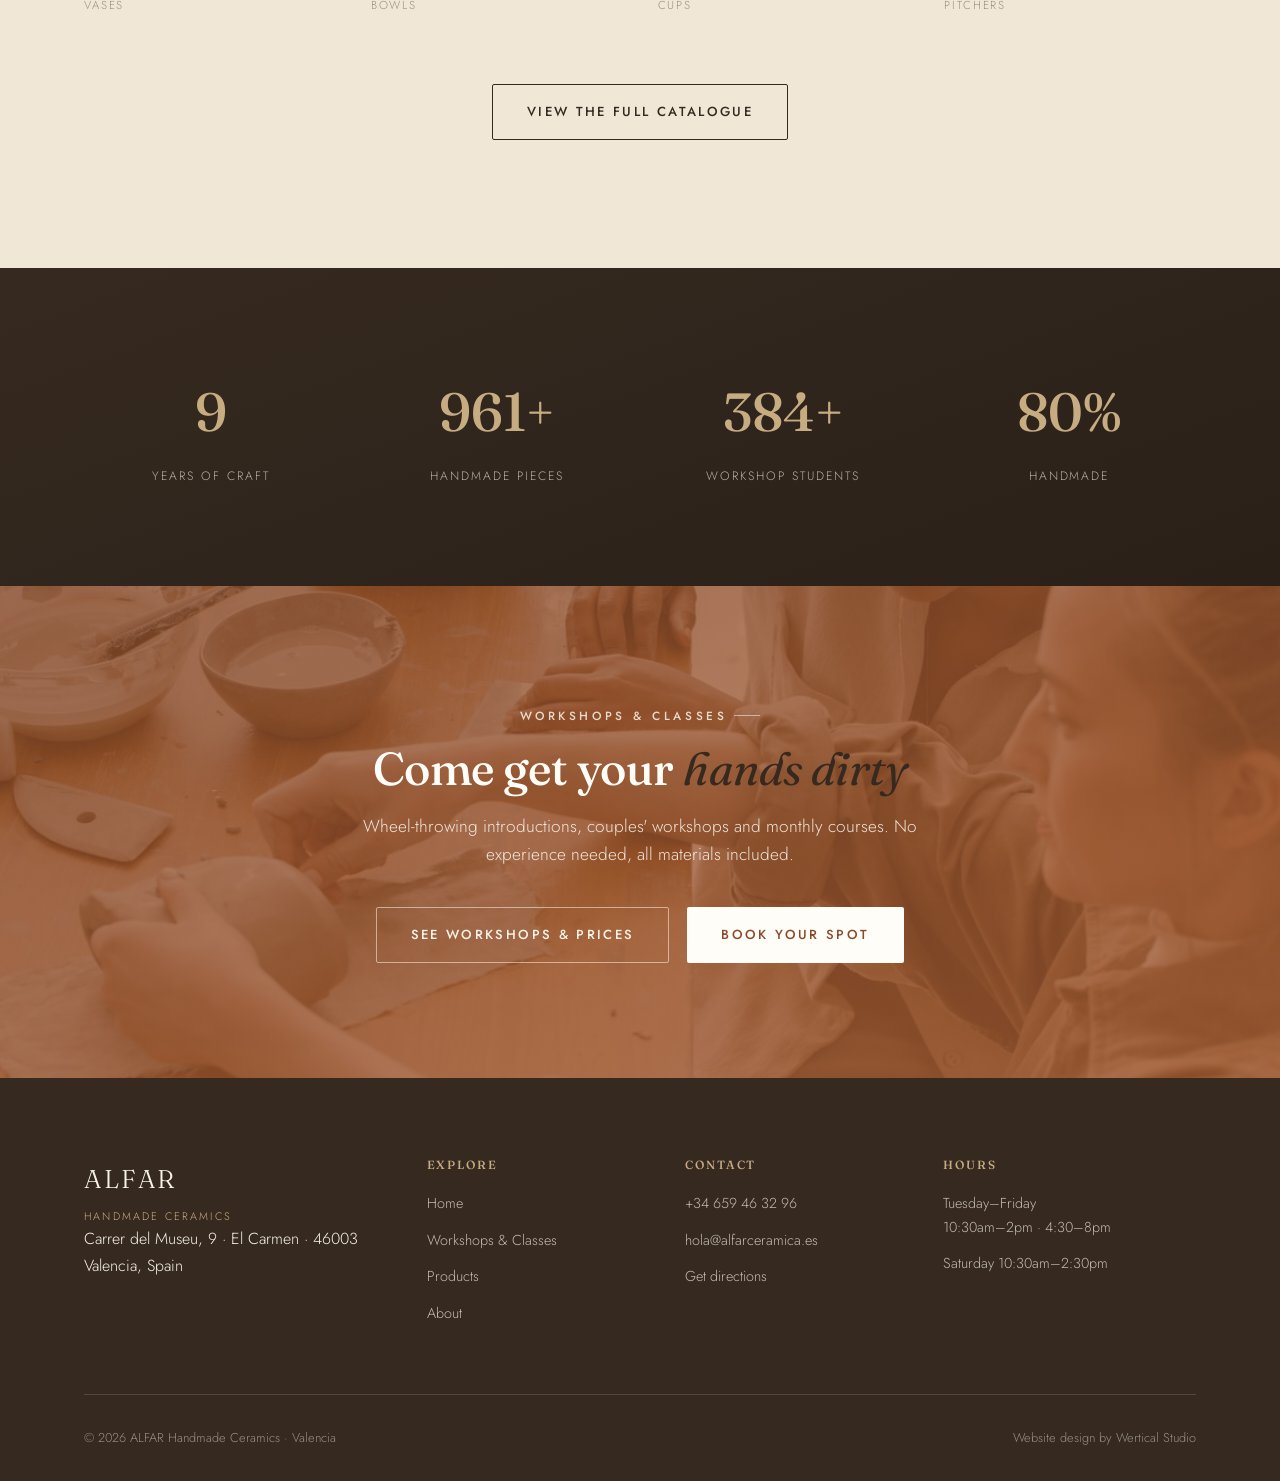
==== commit 549d785a: "Add files via upload" ====
--- a/en/index.html
+++ b/en/index.html
@@ -9,8 +9,13 @@
 <link rel="alternate" hreflang="es" href="../index.html" />
 <link rel="alternate" hreflang="en" href="index.html" />
 <meta property="og:type" content="website" />
+<meta property="og:url" content="https://j-bortserrat.github.io/alfar-ceramica/en/index.html" />
 <meta property="og:title" content="ALFAR · Handmade Ceramics" />
 <meta property="og:description" content="Hand-thrown, hand-glazed stoneware. Studio and shop in the Carmen, Valencia." />
+<meta property="og:image" content="https://j-bortserrat.github.io/alfar-ceramica/assets/hero-poster.jpg" />
+<meta property="og:image:width" content="1920" />
+<meta property="og:image:height" content="1080" />
+<meta name="twitter:card" content="summary_large_image" />
 <meta name="theme-color" content="#f8f3e8" />
 <link rel="preconnect" href="https://fonts.googleapis.com" />
 <link rel="preconnect" href="https://fonts.gstatic.com" crossorigin />
@@ -49,32 +54,8 @@
       </div>
     </div>
   </div>
-</section>
-
-<section class="section">
-  <div class="wrap center">
-    <span class="kicker reveal">Our craft</span>
-    <h2 class="section-title reveal">Clay, shaped <em>slowly</em></h2>
-    <p class="lead reveal">Every ALFAR piece is born on the wheel, passes through the potter's hands, and leaves the kiln one of a kind. No production molds — only time, clay and craft.</p>
-  </div>
-  <div class="wrap">
-    <div class="pillars-grid">
-      <div class="pillar-card reveal">
-        <span class="pillar-num">01</span>
-        <h3>Handmade</h3>
-        <p>Every piece passes through the wheel and our potter's hands, with no mass production.</p>
-      </div>
-      <div class="pillar-card reveal">
-        <span class="pillar-num">02</span>
-        <h3>Honest materials</h3>
-        <p>Local stoneware and clays, food-safe non-toxic glazes.</p>
-      </div>
-      <div class="pillar-card reveal">
-        <span class="pillar-num">03</span>
-        <h3>Small batches</h3>
-        <p>Slow production, in small runs, respecting the pace of clay and fire.</p>
-      </div>
-    </div>
+  <div class="hero-curve" aria-hidden="true">
+    <svg viewBox="0 0 1440 90" preserveAspectRatio="none"><path style="fill:var(--crema-suave)" d="M0,40 C240,90 480,0 720,30 C960,60 1200,90 1440,45 L1440,90 L0,90 Z"></path></svg>
   </div>
 </section>
 
@@ -120,9 +101,10 @@
   </div>
 </section>
 
-<section class="cta-band">
+<section class="cta-band has-photo">
+  <img class="cta-photo" src="../assets/workshops/curso-mensual.jpg" alt="" aria-hidden="true">
   <div class="wrap center">
-    <span class="kicker reveal">Learn the craft</span>
+    <span class="kicker reveal">Workshops &amp; Classes</span>
     <h2 class="section-title reveal">Come get your <em>hands dirty</em></h2>
     <p class="lead reveal">Wheel-throwing introductions, couples' workshops and monthly courses. No experience needed, all materials included.</p>
     <div class="cta-actions reveal">
--- a/assets/styles.css
+++ b/assets/styles.css
@@ -115,6 +115,8 @@
 .btn {
   display: inline-flex;
   align-items: center;
+  justify-content: center;
+  text-align: center;
   gap: .6rem;
   padding: 1rem 2.1rem;
   font-size: .82rem;
@@ -220,6 +222,7 @@
 /* ============ HERO — VÍDEO EN BUCLE ============ */
 .hero-video {
   height: 100vh;
+  height: 100svh;
   position: relative;
 }
 .hero-video-sticky {
@@ -272,6 +275,8 @@
   color: rgba(255,253,248,.86);
 }
 .hero-actions { display: flex; gap: 1.1rem; flex-wrap: wrap; justify-content: center; max-width: 100%; }
+.hero-curve { position: absolute; bottom: -1px; left: 0; width: 100%; z-index: 3; line-height: 0; }
+.hero-curve svg { width: 100%; height: clamp(18px, 3vw, 40px); display: block; }
 /* ============ CABECERA DE PÁGINA INTERIOR ============ */
 .page-header {
   min-height: 62vh;
@@ -441,7 +446,20 @@
   background-image: url("data:image/svg+xml,%3Csvg xmlns='http://www.w3.org/2000/svg' width='180' height='180'%3E%3Cfilter id='n'%3E%3CfeTurbulence type='fractalNoise' baseFrequency='0.85' numOctaves='2' stitchTiles='stitch'/%3E%3C/filter%3E%3Crect width='100%25' height='100%25' filter='url(%23n)'/%3E%3C/svg%3E");
   opacity: .06; mix-blend-mode: overlay;
 }
-.cta-band .wrap { position: relative; z-index: 1; }
+.cta-band .cta-photo {
+  position: absolute; inset: 0;
+  width: 100%; height: 100%;
+  object-fit: cover;
+  z-index: 0;
+}
+.cta-band.has-photo::after {
+  content: "";
+  position: absolute; inset: 0;
+  background: linear-gradient(155deg, var(--terracota-oscura) 0%, var(--terracota) 100%);
+  opacity: .76;
+  z-index: 1;
+}
+.cta-band .wrap { position: relative; z-index: 2; }
 .cta-band .kicker { color: rgba(255,253,248,.8); }
 .cta-band .kicker::before, .cta-band .kicker::after { background: rgba(255,253,248,.5); }
 .cta-band h2 { color: var(--blanco); }
@@ -627,7 +645,7 @@
 #openStatus.is-open .st-dot { background: #5c8a5c; box-shadow: 0 0 0 3px rgba(92,138,92,.18); }
 #openStatus.is-closed .st-dot { background: var(--terracota); box-shadow: 0 0 0 3px rgba(173,96,53,.16); }
 .st-main { font-weight: 500; color: var(--marron); }
-.st-sub { color: var(--marron-tenue); margin-left: .35rem; }
+.st-sub { color: var(--marron-suave); margin-left: .35rem; }
 @media (max-width: 620px) {
   #openStatus { left: 14px; bottom: 14px; font-size: .72rem; padding: .5rem .9rem .5rem .7rem; }
   .st-sub { display: none; }
@@ -684,7 +702,19 @@
 }
 
 @media (max-width: 620px) {
-  .grid-4, .grid-3, .workshop-grid, .workshop-grid.cols-3 { grid-template-columns: 1fr; }
+  .hero-video { height: 58vh; height: 58svh; }
+  .hero-curve svg { height: 14px; }
+  .hero-content { padding-bottom: 60px; }
+  .grid-4, .grid-3, .workshop-grid, .workshop-grid.cols-3 { grid-template-columns: repeat(2, 1fr); gap: 1rem; }
+  .product-info { padding-top: .7rem; }
+  .product-info h3 { font-size: 1rem; }
+  .product-price { font-size: 1rem; }
+  .workshop-body { padding: 1.2rem 1.2rem 1.4rem; }
+  .workshop-card h3 { font-size: 1.05rem; margin-bottom: .5rem; }
+  .workshop-card p { font-size: .82rem; margin-bottom: 1rem; }
+  .workshop-card .tag { font-size: .6rem; padding: .25rem .6rem; margin-bottom: 1rem; }
+  .workshop-meta { flex-direction: column; align-items: flex-start; gap: .4rem; }
+  .workshop-price { font-size: 1.1rem; }
   .stats-grid { grid-template-columns: 1fr 1fr; }
   .foot-grid { grid-template-columns: 1fr; }
   .schedule-item { grid-template-columns: 1fr; gap: .5rem; text-align: left; }
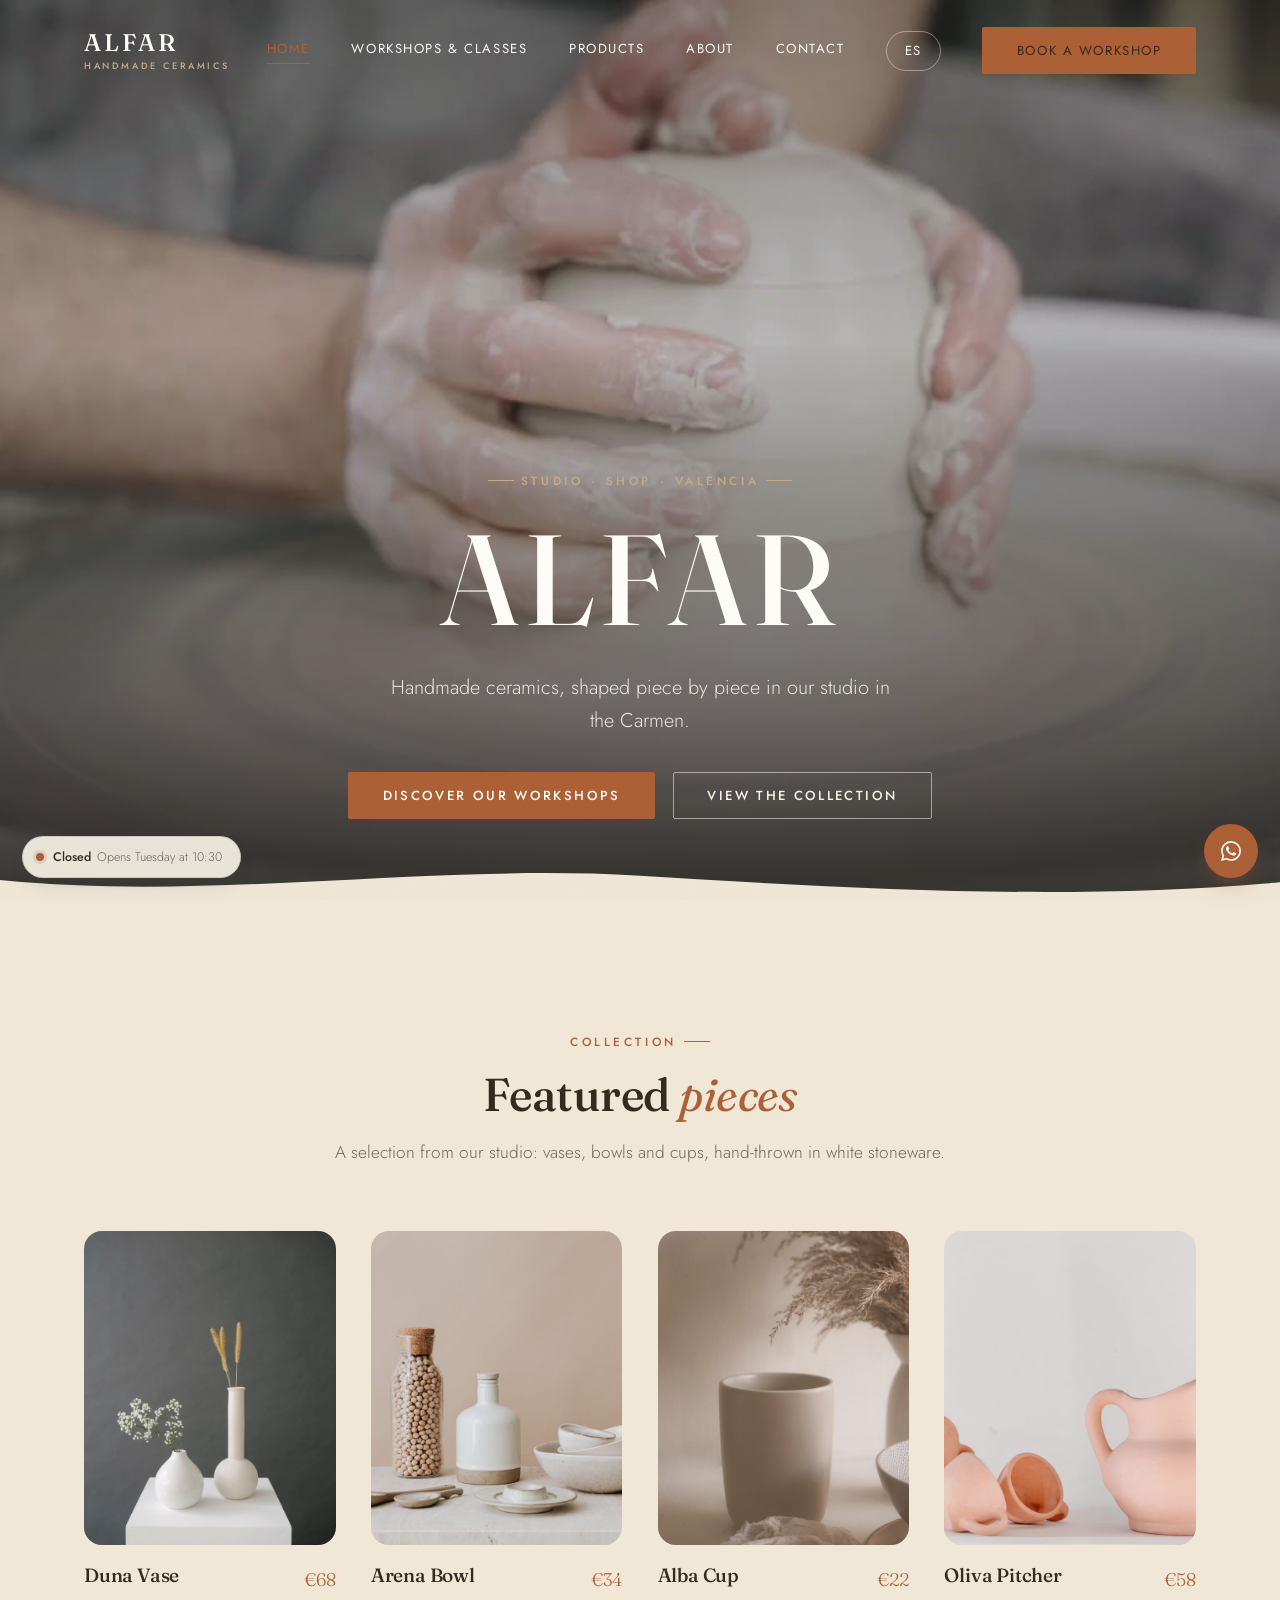
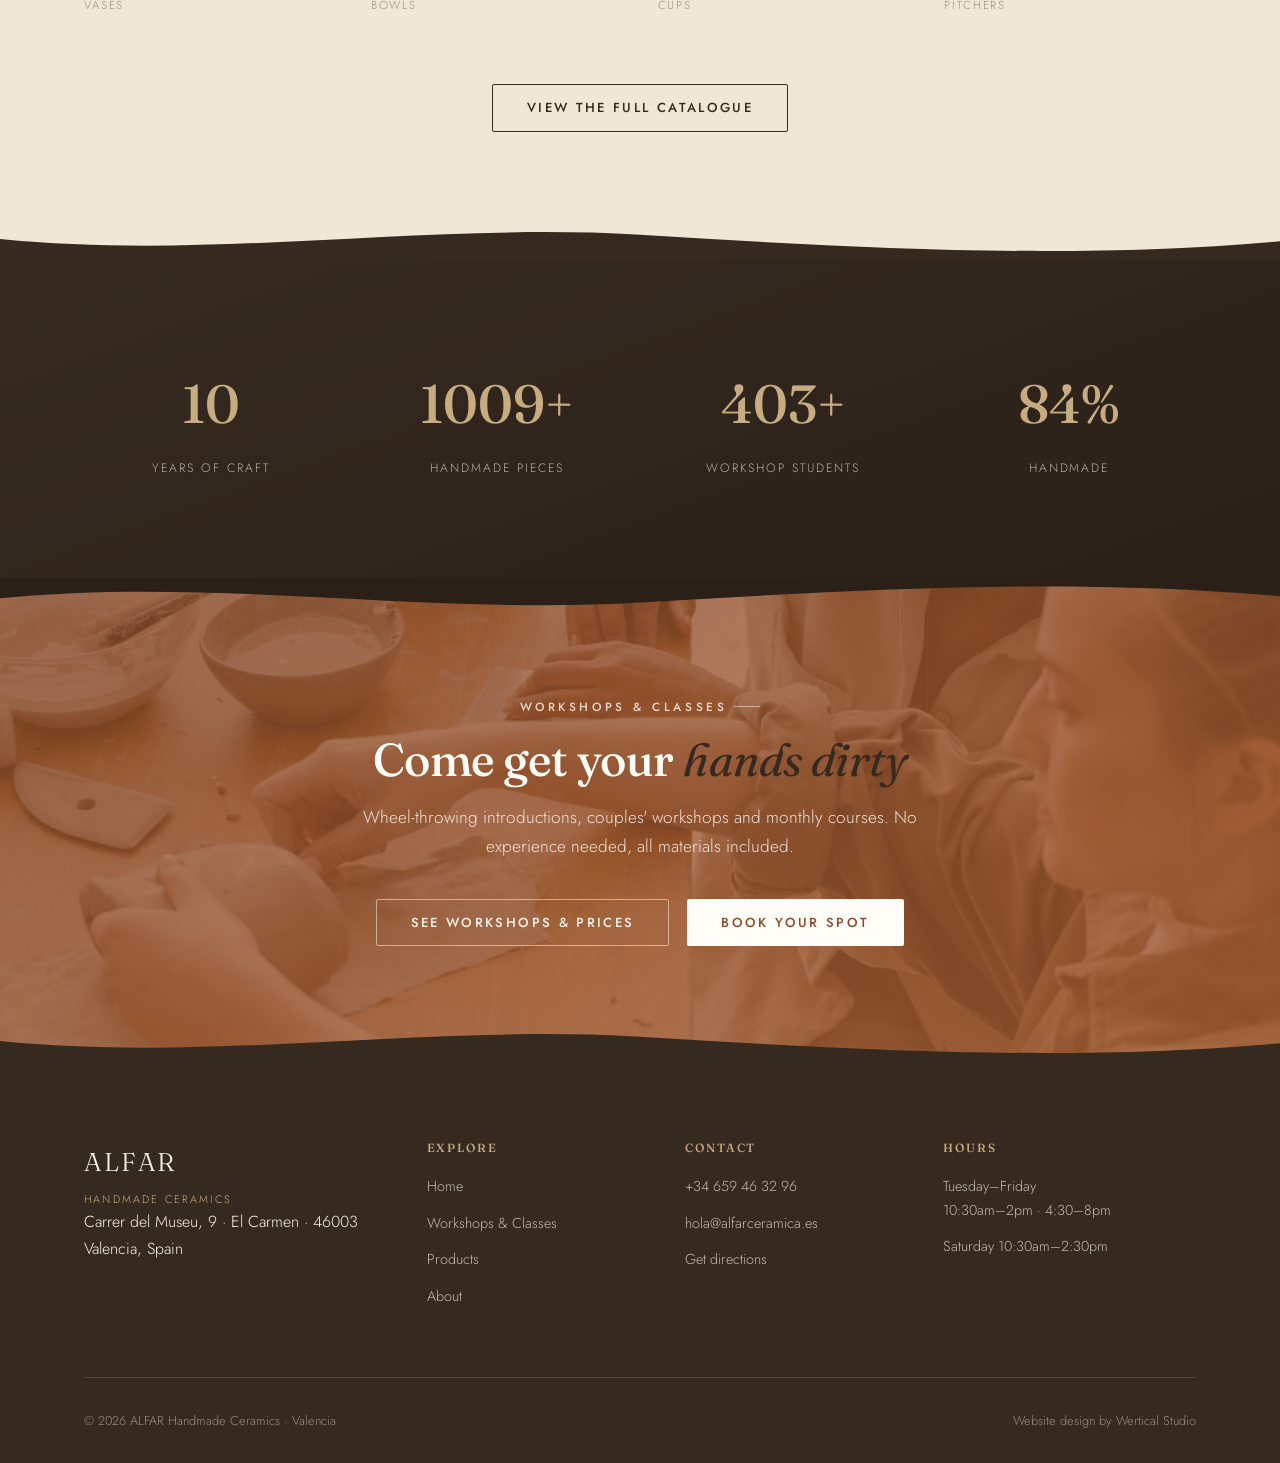
==== commit 183970c7: "Add files via upload" ====
--- a/en/index.html
+++ b/en/index.html
@@ -41,6 +41,9 @@
 </nav>
 
 <section class="hero-video">
+  <div class="section-curve hero-curve-top" aria-hidden="true">
+    <svg viewBox="0 0 1440 90" preserveAspectRatio="none"><path style="fill:var(--crema)" d="M0,40 C240,90 480,0 720,30 C960,60 1200,90 1440,45 L1440,90 L0,90 Z"></path></svg>
+  </div>
   <div class="hero-video-sticky">
     <video id="heroVideo" src="../assets/hero.mp4" poster="../assets/hero-poster.jpg" muted loop playsinline autoplay preload="auto"></video>
     <div class="hero-overlay"></div>
@@ -54,7 +57,7 @@
       </div>
     </div>
   </div>
-  <div class="hero-curve" aria-hidden="true">
+  <div class="section-curve" aria-hidden="true">
     <svg viewBox="0 0 1440 90" preserveAspectRatio="none"><path style="fill:var(--crema-suave)" d="M0,40 C240,90 480,0 720,30 C960,60 1200,90 1440,45 L1440,90 L0,90 Z"></path></svg>
   </div>
 </section>
@@ -87,6 +90,9 @@
     <div class="section-cta reveal">
       <a href="productos.html" class="btn btn-outline">View the full catalogue</a>
     </div>
+  </div>
+  <div class="section-curve" aria-hidden="true">
+    <svg viewBox="0 0 1440 90" preserveAspectRatio="none"><path style="fill:var(--marron)" d="M0,40 C240,90 480,0 720,30 C960,60 1200,90 1440,45 L1440,90 L0,90 Z"></path></svg>
   </div>
 </section>
 
@@ -99,9 +105,13 @@
       <div class="stat"><span class="stat-num" data-counter="100" data-suffix="%">0</span><div class="stat-label">Handmade</div></div>
     </div>
   </div>
+
 </section>
 
 <section class="cta-band has-photo">
+  <div class="section-curve curve-top" aria-hidden="true">
+    <svg viewBox="0 0 1440 90" preserveAspectRatio="none"><path style="fill:#2a2018" d="M0,40 C240,90 480,0 720,30 C960,60 1200,90 1440,45 L1440,90 L0,90 Z"></path></svg>
+  </div>
   <img class="cta-photo" src="../assets/workshops/curso-mensual.jpg" alt="" aria-hidden="true">
   <div class="wrap center">
     <span class="kicker reveal">Workshops &amp; Classes</span>
@@ -112,6 +122,9 @@
       <a href="contacto.html" class="btn" style="background:var(--blanco);color:var(--terracota-oscura)">Book your spot</a>
     </div>
   </div>
+  <div class="section-curve" aria-hidden="true">
+    <svg viewBox="0 0 1440 90" preserveAspectRatio="none"><path style="fill:var(--marron)" d="M0,40 C240,90 480,0 720,30 C960,60 1200,90 1440,45 L1440,90 L0,90 Z"></path></svg>
+  </div>
 </section>
 
 <footer>
--- a/assets/styles.css
+++ b/assets/styles.css
@@ -117,6 +117,7 @@
   align-items: center;
   justify-content: center;
   text-align: center;
+  line-height: 1;
   gap: .6rem;
   padding: 1rem 2.1rem;
   font-size: .82rem;
@@ -186,8 +187,8 @@
   font-weight: 400;
   color: var(--marron);
   position: relative;
-  padding-bottom: 4px;
-}
+}
+.nav-links a:not(.btn):not(.lang-switch) { padding-bottom: 4px; }
 .hero-page nav:not(.scrolled) .nav-links a:not(.btn) { color: var(--blanco); }
 .nav-links a:not(.btn)::after {
   content: "";
@@ -275,8 +276,15 @@
   color: rgba(255,253,248,.86);
 }
 .hero-actions { display: flex; gap: 1.1rem; flex-wrap: wrap; justify-content: center; max-width: 100%; }
-.hero-curve { position: absolute; bottom: -1px; left: 0; width: 100%; z-index: 3; line-height: 0; }
-.hero-curve svg { width: 100%; height: clamp(18px, 3vw, 40px); display: block; }
+.section-curve { position: absolute; bottom: -1px; left: 0; width: 100%; z-index: 3; line-height: 0; pointer-events: none; }
+.section-curve svg { width: 100%; height: clamp(18px, 3vw, 40px); display: block; }
+.section-curve.curve-top { bottom: auto; top: -1px; }
+.section-curve.curve-top svg { transform: scaleY(-1); }
+.hero-curve-top {
+  bottom: auto; top: -1px;
+  display: none;
+}
+.hero-curve-top svg { transform: scaleY(-1); }
 /* ============ CABECERA DE PÁGINA INTERIOR ============ */
 .page-header {
   min-height: 62vh;
@@ -334,7 +342,7 @@
 .vessel-frame {
   position: relative;
   aspect-ratio: 4 / 5;
-  border-radius: 3px;
+  border-radius: 18px;
   overflow: hidden;
   background: radial-gradient(120% 100% at 50% 15%, var(--blanco) 0%, var(--crema-suave) 55%, var(--beige) 100%);
   display: flex;
@@ -415,6 +423,7 @@
   background: linear-gradient(160deg, var(--marron) 0%, #2a2018 100%);
   color: var(--crema);
   padding: clamp(60px, 8vw, 100px) 0;
+  position: relative;
 }
 .stats-grid { display: grid; grid-template-columns: repeat(4, 1fr); gap: 2rem; text-align: center; }
 .stat-num {
@@ -491,6 +500,7 @@
 .workshop-card {
   background: var(--crema-suave);
   border: 1px solid var(--linea);
+  border-radius: 18px;
   transition: all .45s var(--ease);
   position: relative;
   overflow: hidden;
@@ -692,6 +702,12 @@
   .hero-page nav .brand { color: var(--marron) !important; }
   .hero-page nav .burger span { background: var(--marron) !important; }
   .hero-page nav.scrolled ~ * , .hero-page nav .brand { color: var(--marron); }
+  .hero-page nav {
+    position: relative;
+    background: var(--crema) !important;
+    box-shadow: 0 1px 0 var(--linea);
+  }
+  .hero-curve-top { display: block; }
 
   .pillars-grid { grid-template-columns: 1fr; }
   .grid-3, .workshop-grid, .workshop-grid.cols-3 { grid-template-columns: repeat(2, 1fr); }
@@ -703,7 +719,7 @@
 
 @media (max-width: 620px) {
   .hero-video { height: 58vh; height: 58svh; }
-  .hero-curve svg { height: 14px; }
+  .section-curve svg { height: 14px; }
   .hero-content { padding-bottom: 60px; }
   .grid-4, .grid-3, .workshop-grid, .workshop-grid.cols-3 { grid-template-columns: repeat(2, 1fr); gap: 1rem; }
   .product-info { padding-top: .7rem; }
